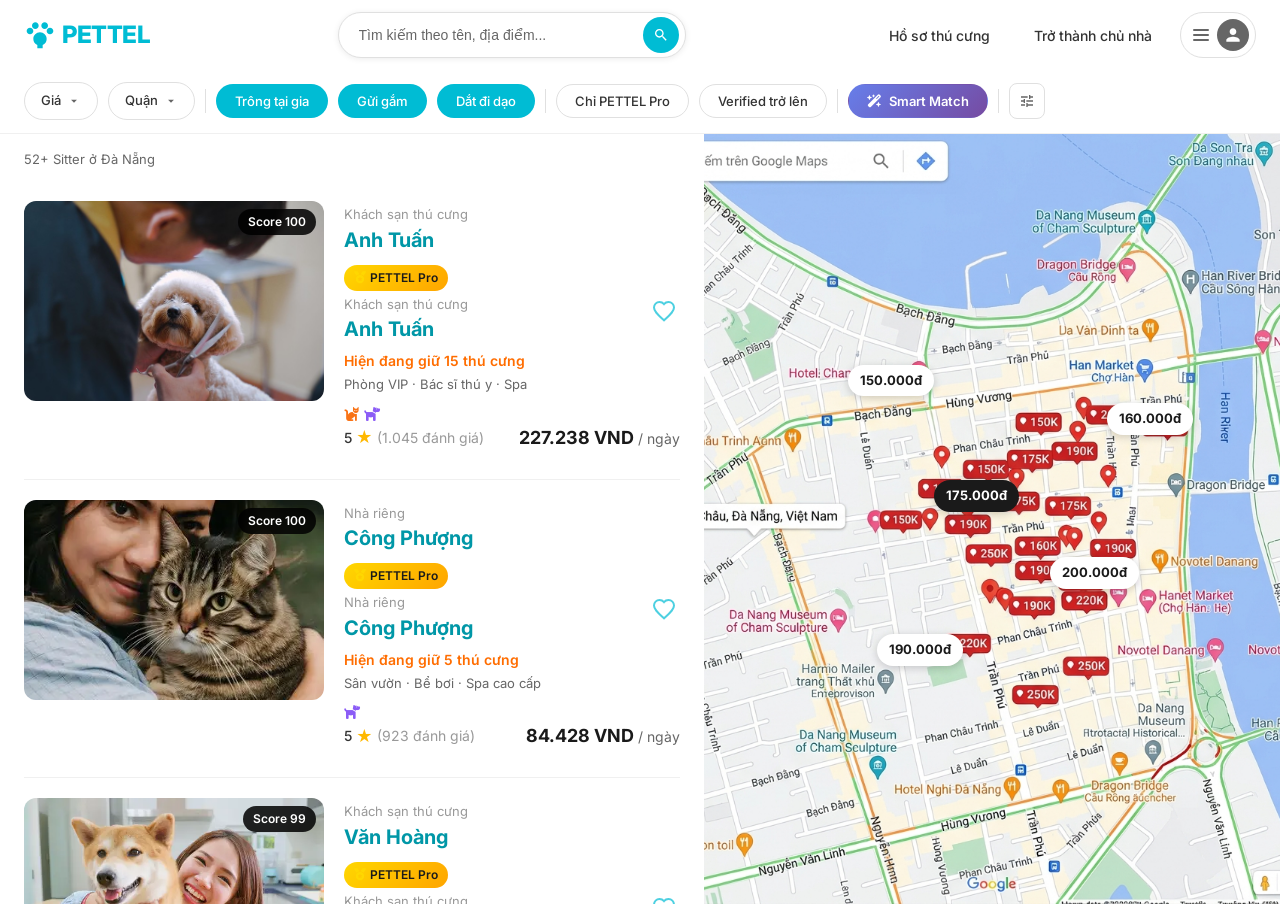
==== index.html @ 403a58d6 "first commit" ====
<!DOCTYPE html>
<html lang="vi">
<head>
  <meta charset="UTF-8">
  <meta name="viewport" content="width=device-width, initial-scale=1.0">
  <meta name="description" content="PETTEL - Nền tảng tìm kiếm dịch vụ chăm sóc thú cưng hàng đầu Việt Nam">
  <title>PETTEL - Tìm người chăm sóc thú cưng</title>
  <link href="https://cdnjs.cloudflare.com/ajax/libs/font-awesome/6.5.0/css/all.min.css" rel="stylesheet">
  <link rel="stylesheet" href="styles.css">
  <link rel="icon" href="data:image/svg+xml,<svg xmlns='http://www.w3.org/2000/svg' viewBox='0 0 100 100'><text y='.9em' font-size='90'>🐾</text></svg>">
  <script src="data.js"></script>
</head>
<body>

  <!-- ====== HEADER ====== -->
  <header class="header" id="header">
    <div class="header-top">
      <!-- Logo -->
      <a href="index.html" class="logo" id="logo">
        <span class="logo-icon">
          <svg viewBox="0 0 24 24" xmlns="http://www.w3.org/2000/svg">
            <path d="M4.5 11.5C5.88 11.5 7 10.38 7 9S5.88 6.5 4.5 6.5 2 7.62 2 9s1.12 2.5 2.5 2.5zm15 0C20.88 11.5 22 10.38 22 9s-1.12-2.5-2.5-2.5S17 7.62 17 9s1.12 2.5 2.5 2.5zm-11-4C9.88 7.5 11 6.38 11 5S9.88 2.5 8.5 2.5 6 3.62 6 5s1.12 2.5 2.5 2.5zm7 0C16.88 7.5 18 6.38 18 5s-1.12-2.5-2.5-2.5S13 3.62 13 5s1.12 2.5 2.5 2.5zM12 10c-2.76 0-5 2.24-5 5 0 2.05 1.24 3.81 3 4.58V22h4v-2.42c1.76-.77 3-2.53 3-4.58 0-2.76-2.24-5-5-5z"/>
          </svg>
        </span>
        PETTEL
      </a>

      <!-- Search Bar -->
      <div class="search-bar" id="search-bar">
        <input type="text" class="search-bar__input" id="search-input" placeholder="Tìm kiếm theo tên, địa điểm...">
        <button class="search-bar__btn" id="search-btn" aria-label="Tìm kiếm">
          <svg viewBox="0 0 24 24" xmlns="http://www.w3.org/2000/svg">
            <path d="M15.5 14h-.79l-.28-.27C15.41 12.59 16 11.11 16 9.5 16 5.91 13.09 3 9.5 3S3 5.91 3 9.5 5.91 16 9.5 16c1.61 0 3.09-.59 4.23-1.57l.27.28v.79l5 4.99L20.49 19l-4.99-5zm-6 0C7.01 14 5 11.99 5 9.5S7.01 5 9.5 5 14 7.01 14 9.5 11.99 14 9.5 14z"/>
          </svg>
        </button>
      </div>

      <!-- Right Side -->
      <div class="header-right">
        <a href="pet-profile.html" class="header-link" id="pet-profile-link">Hồ sơ thú cưng</a>
        <a href="#" class="become-host" id="become-host">Trở thành chủ nhà</a>
        <div class="user-menu" id="user-menu">
          <div class="user-menu__hamburger">
            <span></span><span></span><span></span>
          </div>
          <div class="user-menu__avatar">
            <svg viewBox="0 0 24 24" xmlns="http://www.w3.org/2000/svg">
              <path d="M12 12c2.21 0 4-1.79 4-4s-1.79-4-4-4-4 1.79-4 4 1.79 4 4 4zm0 2c-2.67 0-8 1.34-8 4v2h16v-2c0-2.66-5.33-4-8-4z" fill="white"/>
            </svg>
          </div>
        </div>
      </div>
    </div>

    <!-- Filter Bar -->
    <div class="filter-bar" id="filter-bar">
      <!-- Price Filter -->
      <div class="filter-dropdown-wrapper">
        <div class="filter-dropdown" id="filter-price-btn">
          <span id="filter-price-text">Giá</span>
          <svg viewBox="0 0 24 24"><path d="M7 10l5 5 5-5z"/></svg>
        </div>
        <div class="filter-dropdown-menu" id="filter-price-menu" style="display: none;">
          <div class="filter-dropdown-option" data-value="all">Tất cả mức giá</div>
          <div class="filter-dropdown-option" data-value="0-100">Dưới 100.000 VND</div>
          <div class="filter-dropdown-option" data-value="100-200">100.000 - 200.000 VND</div>
          <div class="filter-dropdown-option" data-value="200-300">200.000 - 300.000 VND</div>
          <div class="filter-dropdown-option" data-value="300-400">300.000 - 400.000 VND</div>
          <div class="filter-dropdown-option" data-value="400-500">400.000 - 500.000 VND</div>
          <div class="filter-dropdown-option" data-value="500+">Trên 500.000 VND</div>
        </div>
      </div>

      <!-- District Filter -->
      <div class="filter-dropdown-wrapper">
        <div class="filter-dropdown" id="filter-district-btn">
          <span id="filter-district-text">Quận</span>
          <svg viewBox="0 0 24 24"><path d="M7 10l5 5 5-5z"/></svg>
        </div>
        <div class="filter-dropdown-menu" id="filter-district-menu" style="display: none;">
          <div class="filter-dropdown-option" data-value="all">Tất cả quận</div>
          <div class="filter-dropdown-option" data-value="haichau">Hải Châu</div>
          <div class="filter-dropdown-option" data-value="camle">Cẩm Lệ</div>
          <div class="filter-dropdown-option" data-value="sontra">Sơn Trà</div>
          <div class="filter-dropdown-option" data-value="thanhkhe">Thanh Khê</div>
          <div class="filter-dropdown-option" data-value="lienchiều">Liên Chiểu</div>
          <div class="filter-dropdown-option" data-value="ngu hanh son">Ngũ Hành Sơn</div>
        </div>
      </div>

      <div class="filter-divider"></div>

      <button class="filter-pill filter-pill--active" id="filter-trongtaigia">Trông tại gia</button>
      <button class="filter-pill filter-pill--active" id="filter-guigam">Gửi gắm</button>
      <button class="filter-pill filter-pill--active" id="filter-datdidao">Dắt đi dạo</button>

      <div class="filter-divider"></div>

      <button class="filter-pill filter-pill--inactive" id="filter-pro-only">Chỉ PETTEL Pro</button>
      <button class="filter-pill filter-pill--inactive" id="filter-verified-plus">Verified trở lên</button>

      <div class="filter-divider"></div>

      <!-- Smart Match Toggle -->
      <div class="smart-match-container">
        <button class="filter-pill filter-pill--smart-match" id="smart-match-toggle">
          <i class="fa-solid fa-wand-magic-sparkles" style="margin-right: 4px;"></i> Smart Match
        </button>
        <div class="pet-selector-dropdown" id="pet-selector-dropdown" style="display: none;">
          <div class="pet-selector-header">
            <span>Chọn thú cưng</span>
          </div>
          <div class="pet-selector-list" id="pet-selector-list">
            <!-- Pet checkboxes will be loaded here -->
          </div>
          <div class="pet-selector-footer">
            <button class="pet-footer-btn pet-reset-btn" id="pet-reset-btn">Khôi phục</button>
            <button class="pet-footer-btn pet-apply-btn" id="pet-apply-btn">Áp dụng</button>
          </div>
        </div>
      </div>

      <div class="filter-divider"></div>

      <button class="filter-icon-btn" id="toggle-filters-btn" aria-label="Bộ lọc">
        <svg viewBox="0 0 24 24"><path d="M3 17v2h6v-2H3zM3 5v2h10V5H3zm10 16v-2h8v-2h-8v-2h-2v6h2zM7 9v2H3v2h4v2h2V9H7zm14 4v-2H11v2h10zm-6-4h2V7h4V5h-4V3h-2v6z"/></svg>
      </button>
    </div>

    <!-- Smart Match Banner -->
    <div class="smart-match-banner" id="smart-match-banner" style="display: none;">
      <span id="smart-match-text">Bộ lọc đang dựa trên hồ sơ của <strong id="selected-pet-name"></strong> <i class="fa-solid fa-cat"></i></span>
      <button class="smart-match-close" id="smart-match-close">×</button>
    </div>

    <!-- Advanced Filters Panel -->
    <div class="advanced-filters" id="advanced-filters">
      <div class="advanced-filters__content">
        
        <!-- Pet Type -->
        <div class="filter-group">
          <h3 class="filter-group__title">Loại thú cưng</h3>
          <div class="filter-group__options">
            <label class="filter-checkbox">
              <input type="checkbox" value="cat" data-filter="petType">
              <span class="filter-checkbox__label">Mèo</span>
            </label>
            <label class="filter-checkbox">
              <input type="checkbox" value="dog" data-filter="petType">
              <span class="filter-checkbox__label">Chó</span>
            </label>
          </div>
        </div>

        <!-- Personality -->
        <div class="filter-group">
          <h3 class="filter-group__title">Tính cách</h3>
          <div class="filter-group__options">
            <label class="filter-checkbox">
              <input type="checkbox" value="friendly" data-filter="personality">
              <span class="filter-checkbox__label">Thân thiện</span>
            </label>
            <label class="filter-checkbox">
              <input type="checkbox" value="shy" data-filter="personality">
              <span class="filter-checkbox__label">Nhút nhát</span>
            </label>
            <label class="filter-checkbox">
              <input type="checkbox" value="aggressive" data-filter="personality">
              <span class="filter-checkbox__label">Hung dữ</span>
            </label>
            <label class="filter-checkbox">
              <input type="checkbox" value="active" data-filter="personality">
              <span class="filter-checkbox__label">Năng động</span>
            </label>
          </div>
        </div>

        <!-- Special Needs -->
        <div class="filter-group">
          <h3 class="filter-group__title">Nhu cầu đặc biệt</h3>
          <div class="filter-group__options">
            <label class="filter-checkbox">
              <input type="checkbox" value="none" data-filter="specialNeeds">
              <span class="filter-checkbox__label">Không có</span>
            </label>
            <label class="filter-checkbox">
              <input type="checkbox" value="medical-care" data-filter="specialNeeds">
              <span class="filter-checkbox__label">Cần chăm sóc y tế</span>
            </label>
            <label class="filter-checkbox">
              <input type="checkbox" value="medication" data-filter="specialNeeds">
              <span class="filter-checkbox__label">Cần uống thuốc</span>
            </label>
            <label class="filter-checkbox">
              <input type="checkbox" value="senior-pet" data-filter="specialNeeds">
              <span class="filter-checkbox__label">Thú cưng lớn tuổi</span>
            </label>
          </div>
        </div>

        <!-- Experience Level -->
        <div class="filter-group">
          <h3 class="filter-group__title">Yêu cầu kinh nghiệm</h3>
          <div class="filter-group__options">
            <label class="filter-checkbox">
              <input type="checkbox" value="basic" data-filter="experienceLevel">
              <span class="filter-checkbox__label">Chăm sóc cơ bản</span>
            </label>
            <label class="filter-checkbox">
              <input type="checkbox" value="experienced-with-shy" data-filter="experienceLevel">
              <span class="filter-checkbox__label">Có kinh nghiệm với thú cưng nhút nhát</span>
            </label>
            <label class="filter-checkbox">
              <input type="checkbox" value="medical-experience" data-filter="experienceLevel">
              <span class="filter-checkbox__label">Có kinh nghiệm y tế</span>
            </label>
            <label class="filter-checkbox">
              <input type="checkbox" value="professional" data-filter="experienceLevel">
              <span class="filter-checkbox__label">Chuyên nghiệp</span>
            </label>
          </div>
        </div>

        <!-- Diet -->
        <div class="filter-group">
          <h3 class="filter-group__title">Chế độ ăn</h3>
          <div class="filter-group__options">
            <label class="filter-checkbox">
              <input type="checkbox" value="normal" data-filter="diet">
              <span class="filter-checkbox__label">Bình thường</span>
            </label>
            <label class="filter-checkbox">
              <input type="checkbox" value="strict-diet" data-filter="diet">
              <span class="filter-checkbox__label">Ăn kiêng nghiêm ngặt</span>
            </label>
            <label class="filter-checkbox">
              <input type="checkbox" value="restricted-food" data-filter="diet">
              <span class="filter-checkbox__label">Không ăn một số loại</span>
            </label>
          </div>
        </div>

        <!-- Environment -->
        <div class="filter-group">
          <h3 class="filter-group__title">Môi trường</h3>
          <div class="filter-group__options">
            <label class="filter-checkbox">
              <input type="checkbox" value="indoor-only" data-filter="environment">
              <span class="filter-checkbox__label">Chỉ ở trong nhà</span>
            </label>
            <label class="filter-checkbox">
              <input type="checkbox" value="can-go-outside" data-filter="environment">
              <span class="filter-checkbox__label">Có thể ra ngoài</span>
            </label>
          </div>
        </div>

        <!-- Availability -->
        <div class="filter-group">
          <h3 class="filter-group__title">Thời gian rảnh</h3>
          <div class="filter-group__options">
            <label class="filter-checkbox">
              <input type="checkbox" value="morning" data-filter="availability">
              <span class="filter-checkbox__label">Buổi sáng</span>
            </label>
            <label class="filter-checkbox">
              <input type="checkbox" value="afternoon" data-filter="availability">
              <span class="filter-checkbox__label">Buổi chiều</span>
            </label>
            <label class="filter-checkbox">
              <input type="checkbox" value="all-day" data-filter="availability">
              <span class="filter-checkbox__label">Cả ngày</span>
            </label>
          </div>
        </div>

        <!-- Filter Actions -->
        <div class="filter-actions">
          <button class="filter-actions__clear" id="clear-filters-btn">Xóa tất cả</button>
          <button class="filter-actions__apply" id="apply-filters-btn">Áp dụng</button>
        </div>

      </div>
    </div>
  </header>

  <!-- ====== MAIN CONTENT ====== -->
  <main class="main-layout" id="main">
    <!-- Loading Overlay -->
    <div class="loading-overlay" id="loading-overlay" style="display: none;">
      <div class="loading-spinner"></div>
      <p>Đang tải...</p>
    </div>

    <!-- Listings Panel -->
    <div class="listings-panel" id="listings-panel">
      <div class="listings-count" id="listings-count">Đang tải...</div>
      
      <!-- Dynamic Listings will be inserted here -->
      <div id="listings-container"></div>

      <!-- No Results Message -->
      <div class="no-results" id="no-results" style="display: none;">
        <svg viewBox="0 0 24 24" xmlns="http://www.w3.org/2000/svg">
          <path d="M12 2C6.48 2 2 6.48 2 12s4.48 10 10 10 10-4.48 10-10S17.52 2 12 2zm1 15h-2v-2h2v2zm0-4h-2V7h2v6z"/>
        </svg>
        <h3>Không tìm thấy kết quả</h3>
        <p>Hãy thử thay đổi bộ lọc để xem thêm sitter</p>
      </div>
    </div>

    <!-- Map Panel -->
    <div class="map-panel" id="map-panel">
      <img src="images/danang_map.png" alt="Bản đồ Đà Nẵng">
      <!-- Price Markers on Map -->
      <div class="map-marker" style="top: 30%; left: 25%;">150.000đ</div>
      <div class="map-marker map-marker--active" style="top: 45%; left: 40%;">175.000đ</div>
      <div class="map-marker" style="top: 55%; left: 60%;">200.000đ</div>
      <div class="map-marker" style="top: 35%; left: 70%;">160.000đ</div>
      <div class="map-marker" style="top: 65%; left: 30%;">190.000đ</div>
    </div>
  </main>

  <script src="script.js"></script>
</body>
</html>
---- styles.css ----
/* ============================
   PETTEL Design System
   Pet Care Service Platform
   ============================ */

@import url('https://fonts.googleapis.com/css2?family=Inter:wght@400;500;600;700;800&display=swap');

/* --- CSS Variables --- */
:root {
  --color-primary: #00BCD4;
  --color-primary-light: #4DD0E1;
  --color-primary-dark: #0097A7;
  --color-primary-bg: #E0F7FA;
  --color-orange: #FF6D00;
  --color-orange-light: #FFF3E0;
  --color-gold: #FFB800;
  --color-green: #2E7D32;
  --color-green-light: #E8F5E9;
  --color-text-dark: #1A1A1A;
  --color-text: #333333;
  --color-text-secondary: #666666;
  --color-text-light: #999999;
  --color-border: #E0E0E0;
  --color-border-light: #F0F0F0;
  --color-bg: #FFFFFF;
  --color-bg-gray: #F5F5F5;
  --color-bg-page: #FAFAFA;
  --color-heart: #4DD0E1;
  --color-shadow: rgba(0, 0, 0, 0.08);
  --color-shadow-hover: rgba(0, 0, 0, 0.15);
  --radius-sm: 8px;
  --radius-md: 12px;
  --radius-lg: 16px;
  --radius-xl: 24px;
  --radius-pill: 999px;
  --font-family: 'Inter', -apple-system, BlinkMacSystemFont, 'Segoe UI', sans-serif;
  --transition: all 0.2s ease;
}

/* --- Reset & Base --- */
*, *::before, *::after {
  margin: 0;
  padding: 0;
  box-sizing: border-box;
}

html {
  font-size: 16px;
  scroll-behavior: smooth;
}

body {
  font-family: var(--font-family);
  color: var(--color-text);
  background: var(--color-bg);
  line-height: 1.5;
  -webkit-font-smoothing: antialiased;
  -moz-osx-font-smoothing: grayscale;
}

a {
  text-decoration: none;
  color: inherit;
}

img {
  display: block;
  max-width: 100%;
}

button {
  font-family: inherit;
  cursor: pointer;
  border: none;
  background: none;
}

/* ============================
   HEADER / NAVIGATION
   ============================ */
.header {
  position: sticky;
  top: 0;
  z-index: 100;
  background: var(--color-bg);
  border-bottom: 1px solid var(--color-border-light);
}

.header-top {
  display: flex;
  align-items: center;
  justify-content: space-between;
  padding: 12px 24px;
  max-width: 1440px;
  margin: 0 auto;
}

/* Logo */
.logo {
  display: flex;
  align-items: center;
  gap: 6px;
  font-size: 24px;
  font-weight: 800;
  color: var(--color-primary);
  letter-spacing: -0.5px;
}

.logo-icon {
  width: 32px;
  height: 32px;
}

.logo-icon svg {
  width: 100%;
  height: 100%;
  fill: var(--color-primary);
}

/* Search Bar */
.search-bar {
  display: flex;
  align-items: center;
  border: 1px solid var(--color-border);
  border-radius: var(--radius-pill);
  padding: 0;
  background: var(--color-bg);
  box-shadow: 0 1px 6px var(--color-shadow);
  overflow: hidden;
  transition: var(--transition);
}

.search-bar:hover {
  box-shadow: 0 2px 12px var(--color-shadow-hover);
}

.search-bar__item {
  padding: 10px 20px;
  font-size: 14px;
  font-weight: 500;
  color: var(--color-text);
  white-space: nowrap;
  position: relative;
  cursor: pointer;
  transition: var(--transition);
}

.search-bar__item:hover {
  background: var(--color-bg-gray);
}

.search-bar__item:not(:last-child)::after {
  content: '';
  position: absolute;
  right: 0;
  top: 50%;
  transform: translateY(-50%);
  width: 1px;
  height: 24px;
  background: var(--color-border);
}

.search-bar__item--location {
  font-weight: 600;
}

.search-bar__input {
  flex: 1;
  padding: 10px 20px;
  font-size: 14px;
  font-weight: 500;
  color: var(--color-text);
  border: none;
  outline: none;
  background: transparent;
  min-width: 300px;
}

.search-bar__input::placeholder {
  color: var(--color-text-secondary);
}

.search-bar__btn {
  width: 36px;
  height: 36px;
  border-radius: 50%;
  background: var(--color-primary);
  display: flex;
  align-items: center;
  justify-content: center;
  margin: 4px 6px 4px 4px;
  flex-shrink: 0;
  transition: var(--transition);
}

.search-bar__btn:hover {
  background: var(--color-primary-dark);
  transform: scale(1.05);
}

.search-bar__btn svg {
  width: 16px;
  height: 16px;
  fill: white;
}

/* Header right */
.header-right {
  display: flex;
  align-items: center;
  gap: 16px;
}

.become-host {
  font-size: 14px;
  font-weight: 500;
  color: var(--color-text);
  padding: 8px 12px;
  border-radius: var(--radius-pill);
  transition: var(--transition);
}

.become-host:hover {
  background: var(--color-bg-gray);
}

.user-menu {
  display: flex;
  align-items: center;
  gap: 8px;
  padding: 6px 6px 6px 12px;
  border: 1px solid var(--color-border);
  border-radius: var(--radius-pill);
  cursor: pointer;
  transition: var(--transition);
}

.user-menu:hover {
  box-shadow: 0 2px 8px var(--color-shadow);
}

.user-menu__hamburger {
  display: flex;
  flex-direction: column;
  gap: 3px;
}

.user-menu__hamburger span {
  display: block;
  width: 16px;
  height: 2px;
  background: var(--color-text-secondary);
  border-radius: 1px;
}

.user-menu__avatar {
  width: 32px;
  height: 32px;
  border-radius: 50%;
  background: var(--color-text-secondary);
  display: flex;
  align-items: center;
  justify-content: center;
  overflow: hidden;
}

.user-menu__avatar svg {
  width: 20px;
  height: 20px;
  fill: white;
}

/* ============================
   FILTER BAR
   ============================ */
.filter-bar {
  display: flex;
  align-items: center;
  gap: 10px;
  padding: 12px 24px;
  max-width: 1440px;
  margin: 0 auto;
  overflow-x: auto;
  overflow-y: visible;
  scrollbar-width: none;
  position: relative;
  z-index: 10000;
}

.filter-bar::-webkit-scrollbar {
  display: none;
}

.filter-dropdown {
  display: flex;
  align-items: center;
  gap: 6px;
  padding: 8px 16px;
  border: 1px solid var(--color-border);
  border-radius: var(--radius-pill);
  font-size: 13px;
  font-weight: 500;
  color: var(--color-text);
  white-space: nowrap;
  cursor: pointer;
  transition: var(--transition);
  background: var(--color-bg);
}

.filter-dropdown:hover {
  border-color: var(--color-text);
}

.filter-dropdown svg {
  width: 14px;
  height: 14px;
  fill: var(--color-text-secondary);
}

.filter-dropdown-wrapper {
  position: relative;
}

.filter-dropdown-menu {
  position: fixed;
  margin-top: 8px;
  background: white;
  border: 1px solid var(--color-border);
  border-radius: var(--radius-lg);
  box-shadow: 0 4px 12px rgba(0, 0, 0, 0.15);
  min-width: 220px;
  z-index: 100000;
  overflow: hidden;
}

.filter-dropdown-option {
  padding: 10px 16px;
  font-size: 14px;
  color: var(--color-text);
  cursor: pointer;
  transition: var(--transition);
}

.filter-dropdown-option:hover {
  background: var(--color-bg-gray);
}

.filter-date-wrapper {
  display: flex;
  align-items: center;
  gap: 8px;
  padding: 6px 14px;
  border: 1px solid var(--color-border);
  border-radius: var(--radius-pill);
  font-size: 13px;
  background: var(--color-bg);
  white-space: nowrap;
}

.filter-date-label {
  font-weight: 500;
  color: var(--color-text);
  min-width: 65px;
}

.filter-date-input {
  border: none;
  outline: none;
  font-size: 13px;
  font-weight: 500;
  color: var(--color-text);
  background: transparent;
  cursor: pointer;
  min-width: 90px;
}

.filter-pill {
  padding: 8px 18px;
  border-radius: var(--radius-pill);
  font-size: 13px;
  font-weight: 500;
  white-space: nowrap;
  cursor: pointer;
  transition: var(--transition);
  border: 1px solid transparent;
}

.filter-pill--active {
  background: var(--color-primary);
  color: white;
}

.filter-pill--active:hover {
  background: var(--color-primary-dark);
}

.filter-pill--inactive {
  background: var(--color-bg);
  color: var(--color-text);
  border-color: var(--color-border);
}

.filter-pill--inactive:hover {
  border-color: var(--color-text);
  background: var(--color-bg-gray);
}

.filter-divider {
  width: 1px;
  height: 24px;
  background: var(--color-border);
  flex-shrink: 0;
}

.filter-icon-btn {
  width: 36px;
  height: 36px;
  border: 1px solid var(--color-border);
  border-radius: var(--radius-sm);
  display: flex;
  align-items: center;
  justify-content: center;
  cursor: pointer;
  flex-shrink: 0;
  transition: var(--transition);
}

.filter-icon-btn:hover {
  border-color: var(--color-text);
}

.filter-icon-btn svg {
  width: 16px;
  height: 16px;
  fill: var(--color-text-secondary);
}

/* ============================
   ADVANCED FILTERS PANEL
   ============================ */
.advanced-filters {
  max-height: 0;
  overflow: hidden;
  transition: max-height 0.3s ease-in-out;
  background: var(--color-bg);
  border-bottom: 1px solid transparent;
}

.advanced-filters.open {
  max-height: 600px;
  border-bottom-color: var(--color-border-light);
}

.advanced-filters__content {
  max-width: 1440px;
  margin: 0 auto;
  padding: 24px;
  display: grid;
  grid-template-columns: repeat(auto-fit, minmax(200px, 1fr));
  gap: 24px 32px;
}

.filter-group__title {
  font-size: 14px;
  font-weight: 600;
  color: var(--color-text-dark);
  margin-bottom: 12px;
}

.filter-group__options {
  display: flex;
  flex-direction: column;
  gap: 10px;
}

.filter-checkbox {
  display: grid;
  grid-template-columns: 18px auto;
  gap: 10px;
  align-items: flex-start;
  cursor: pointer;
  user-select: none;
}

.filter-checkbox input[type="checkbox"] {
  width: 18px;
  height: 18px;
  margin-top: 2px;
  cursor: pointer;
  accent-color: var(--color-primary);
}

.filter-checkbox__label {
  font-size: 14px;
  color: var(--color-text);
  line-height: 1.5;
}

.filter-checkbox:hover .filter-checkbox__label {
  color: var(--color-text-dark);
}

.filter-actions {
  grid-column: 1 / -1;
  display: flex;
  justify-content: flex-end;
  gap: 12px;
  padding-top: 16px;
  border-top: 1px solid var(--color-border-light);
}

.filter-actions__clear,
.filter-actions__apply {
  padding: 10px 24px;
  border-radius: var(--radius-sm);
  font-size: 14px;
  font-weight: 600;
  cursor: pointer;
  transition: var(--transition);
}

.filter-actions__clear {
  background: transparent;
  color: var(--color-text);
  border: 1px solid var(--color-border);
}

.filter-actions__clear:hover {
  background: var(--color-bg-gray);
}

.filter-actions__apply {
  background: var(--color-primary);
  color: white;
  border: none;
}

.filter-actions__apply:hover {
  background: var(--color-primary-dark);
}

/* ============================
   LOADING & NO RESULTS
   ============================ */
.loading-overlay {
  position: fixed;
  top: 130px;
  left: 0;
  right: 0;
  bottom: 0;
  background: rgba(255, 255, 255, 0.9);
  display: flex;
  flex-direction: column;
  align-items: center;
  justify-content: center;
  z-index: 50;
  gap: 16px;
}

.loading-spinner {
  width: 40px;
  height: 40px;
  border: 4px solid var(--color-border-light);
  border-top-color: var(--color-primary);
  border-radius: 50%;
  animation: spin 0.8s linear infinite;
}

@keyframes spin {
  to {
    transform: rotate(360deg);
  }
}

.loading-overlay p {
  font-size: 14px;
  color: var(--color-text-secondary);
}

.no-results {
  display: flex;
  flex-direction: column;
  align-items: center;
  justify-content: center;
  padding: 60px 20px;
  text-align: center;
}

.no-results svg {
  width: 64px;
  height: 64px;
  fill: var(--color-text-light);
  margin-bottom: 16px;
}

.no-results h3 {
  font-size: 18px;
  font-weight: 600;
  color: var(--color-text-dark);
  margin-bottom: 8px;
}

.no-results p {
  font-size: 14px;
  color: var(--color-text-secondary);
}


/* ============================
   MAIN LAYOUT (Split View)
   ============================ */
.main-layout {
  display: flex;
  height: calc(100vh - 130px);
  max-width: 1440px;
  margin: 0 auto;
}

.listings-panel {
  flex: 0 0 55%;
  overflow-y: auto;
  padding: 0 24px 24px;
  scrollbar-width: thin;
  scrollbar-color: var(--color-border) transparent;
}

.listings-panel::-webkit-scrollbar {
  width: 6px;
}

.listings-panel::-webkit-scrollbar-track {
  background: transparent;
}

.listings-panel::-webkit-scrollbar-thumb {
  background: var(--color-border);
  border-radius: 3px;
}

.map-panel {
  flex: 0 0 45%;
  position: relative;
  background: var(--color-bg-gray);
  overflow: hidden;
}

.map-panel img {
  width: 100%;
  height: 100%;
  object-fit: cover;
}

/* --- Listings Count --- */
.listings-count {
  font-size: 13px;
  color: var(--color-text-secondary);
  padding: 16px 0 12px;
}

/* ============================
   LISTING CARDS
   ============================ */
.listing-card {
  display: flex;
  gap: 20px;
  padding: 20px 0;
  border-bottom: 1px solid var(--color-border-light);
  cursor: pointer;
  transition: var(--transition);
  text-decoration: none;
  color: inherit;
}

.listing-card:hover {
  opacity: 0.92;
}

.listing-card__image {
  width: 300px;
  height: 200px;
  border-radius: var(--radius-md);
  overflow: hidden;
  flex-shrink: 0;
  position: relative;
}

.listing-card__image img {
  width: 100%;
  height: 100%;
  object-fit: cover;
  transition: transform 0.3s ease;
}

.listing-card:hover .listing-card__image img {
  transform: scale(1.03);
}

.listing-card__content {
  flex: 1;
  display: flex;
  flex-direction: column;
  justify-content: space-between;
  padding: 4px 0;
  position: relative;
}

.listing-card__type {
  font-size: 13px;
  color: var(--color-text-light);
  margin-bottom: 2px;
}

.listing-card__name {
  font-size: 20px;
  font-weight: 700;
  color: var(--color-primary-dark);
  margin-bottom: 8px;
  line-height: 1.3;
}

.listing-card__status {
  font-size: 14px;
  font-weight: 600;
  color: var(--color-orange);
  margin-bottom: 4px;
}

.listing-card__amenities {
  font-size: 13px;
  color: var(--color-text-secondary);
  margin-bottom: 8px;
}

.listing-card__bottom {
  display: flex;
  align-items: center;
  justify-content: space-between;
  margin-top: auto;
}

.listing-card__rating {
  display: flex;
  align-items: center;
  gap: 4px;
  font-size: 14px;
  font-weight: 500;
}

.listing-card__rating .star {
  color: var(--color-gold);
  font-size: 16px;
}

.listing-card__rating .count {
  color: var(--color-text-light);
  font-weight: 400;
}

.listing-card__price {
  font-size: 18px;
  font-weight: 700;
  color: var(--color-text-dark);
}

.listing-card__price span {
  font-size: 14px;
  font-weight: 400;
  color: var(--color-text-secondary);
}

.listing-card__favorite {
  position: absolute;
  top: 4px;
  right: 0;
  width: 32px;
  height: 32px;
  display: flex;
  align-items: center;
  justify-content: center;
  cursor: pointer;
  transition: var(--transition);
}

.listing-card__favorite:hover {
  transform: scale(1.2);
}

.listing-card__favorite svg {
  width: 24px;
  height: 24px;
  stroke: var(--color-heart);
  fill: none;
  stroke-width: 2;
}

.listing-card__favorite.active svg {
  fill: var(--color-heart);
  stroke: var(--color-heart);
}

/* ============================
   DETAIL PAGE
   ============================ */
.detail-page {
  max-width: 1080px;
  margin: 0 auto;
  padding: 0 24px 100px;
}

/* Detail 2-column layout */
.detail-body {
  display: flex;
  gap: 48px;
  align-items: flex-start;
}

.detail-content {
  flex: 1;
  min-width: 0;
}

/* ============================
   BOOKING WIDGET (Sidebar)
   ============================ */
.booking-widget {
  width: 340px;
  flex-shrink: 0;
  position: sticky;
  top: 80px;
  max-height: calc(100vh - 100px);
  overflow-y: auto;
  background: var(--color-bg);
  border: 1px solid var(--color-border);
  border-radius: var(--radius-md);
  padding: 24px;
  box-shadow: 0 4px 16px var(--color-shadow);
  scroll-behavior: smooth;
}

/* Custom scrollbar for booking widget */
.booking-widget::-webkit-scrollbar {
  width: 0px;
  display: none;
}

.booking-widget::-webkit-scrollbar-track {
  background: transparent;
}

.booking-widget::-webkit-scrollbar-thumb {
  background: transparent;
}

.booking-widget::-webkit-scrollbar-thumb:hover {
  background: transparent;
}

/* Hide scrollbar for Firefox */
.booking-widget {
  scrollbar-width: none;
  -ms-overflow-style: none;
}

.booking-widget__header {
  display: flex;
  align-items: baseline;
  justify-content: space-between;
  margin-bottom: 20px;
}

.booking-widget__price {
  font-size: 22px;
  font-weight: 700;
  color: var(--color-text-dark);
}

.booking-widget__price span {
  font-size: 15px;
  font-weight: 400;
  color: var(--color-text-secondary);
}

.booking-widget__rating {
  display: flex;
  flex-direction: column;
  align-items: flex-end;
  gap: 2px;
}

.booking-widget__rating-top {
  display: flex;
  align-items: center;
  gap: 4px;
  font-size: 14px;
  font-weight: 500;
}

.booking-widget__rating-top .star {
  color: var(--color-gold);
}

.booking-widget__rating-count {
  font-size: 12px;
  color: var(--color-text-light);
}

/* Date Inputs */
.booking-widget__dates {
  display: grid;
  grid-template-columns: 1fr 1fr;
  border: 1px solid var(--color-border);
  border-radius: var(--radius-sm);
  overflow: hidden;
  margin-bottom: 12px;
}

.booking-widget__date-field {
  padding: 10px 12px;
  display: flex;
  flex-direction: column;
}

.booking-widget__date-field:first-child {
  border-right: 1px solid var(--color-border);
}

.booking-widget__date-field label {
  font-size: 10px;
  font-weight: 700;
  text-transform: uppercase;
  letter-spacing: 0.5px;
  color: var(--color-text-dark);
  margin-bottom: 2px;
}

.booking-widget__date-field span {
  font-size: 14px;
  color: var(--color-text);
}

/* Pet field */
.booking-widget__pet-field {
  border: 1px solid var(--color-border);
  border-radius: var(--radius-sm);
  padding: 10px 12px;
  margin-bottom: 16px;
  display: flex;
  flex-direction: column;
}

.booking-widget__pet-field label {
  font-size: 10px;
  font-weight: 700;
  text-transform: uppercase;
  letter-spacing: 0.5px;
  color: var(--color-text-dark);
  margin-bottom: 2px;
}

.booking-widget__pet-field span {
  font-size: 14px;
  color: var(--color-text);
}

/* CTA Button */
.booking-widget__cta {
  width: 100%;
  padding: 14px;
  background: linear-gradient(135deg, #00BCD4, #0097A7);
  color: white;
  font-size: 16px;
  font-weight: 700;
  border: none;
  border-radius: var(--radius-sm);
  cursor: pointer;
  transition: var(--transition);
  letter-spacing: 0.5px;
  margin-bottom: 12px;
}

.booking-widget__cta:hover {
  background: linear-gradient(135deg, #0097A7, #00838F);
  transform: translateY(-1px);
  box-shadow: 0 4px 12px rgba(0, 188, 212, 0.35);
}

.booking-widget__cta:active {
  transform: translateY(0);
}

/* Payment note */
.booking-widget__note {
  text-align: center;
  font-size: 13px;
  color: var(--color-text-secondary);
  margin-bottom: 20px;
}

/* Price Breakdown */
.booking-widget__breakdown {
  display: flex;
  flex-direction: column;
  gap: 12px;
  padding-bottom: 16px;
  border-bottom: 1px solid var(--color-border-light);
  margin-bottom: 16px;
}

.booking-widget__line {
  display: flex;
  justify-content: space-between;
  align-items: center;
  font-size: 14px;
  color: var(--color-text);
}

.booking-widget__line span:first-child {
  text-decoration: underline;
  cursor: pointer;
}

/* Total */
.booking-widget__total {
  display: flex;
  justify-content: space-between;
  align-items: center;
  font-size: 16px;
  font-weight: 700;
  color: var(--color-text-dark);
  margin-bottom: 20px;
}

/* Report link */
.booking-widget__report {
  display: flex;
  align-items: center;
  justify-content: center;
  gap: 6px;
  font-size: 13px;
  color: var(--color-text-secondary);
  cursor: pointer;
  transition: var(--transition);
}

.booking-widget__report:hover {
  color: var(--color-text);
  text-decoration: underline;
}

.booking-widget__report svg {
  width: 14px;
  height: 14px;
  fill: currentColor;
}

/* Detail Header */
.detail-header {
  display: flex;
  align-items: center;
  justify-content: space-between;
  padding: 16px 24px;
  max-width: 1080px;
  margin: 0 auto;
  position: sticky;
  top: 0;
  background: var(--color-bg);
  z-index: 100;
}

.detail-header__back {
  width: 36px;
  height: 36px;
  border-radius: 50%;
  display: flex;
  align-items: center;
  justify-content: center;
  transition: var(--transition);
}

.detail-header__back:hover {
  background: var(--color-bg-gray);
}

.detail-header__back svg {
  width: 20px;
  height: 20px;
  fill: var(--color-text);
}

.detail-header__actions {
  display: flex;
  gap: 12px;
}

.detail-header__action-btn {
  display: flex;
  align-items: center;
  gap: 6px;
  font-size: 13px;
  font-weight: 500;
  color: var(--color-text);
  padding: 6px 10px;
  border-radius: var(--radius-sm);
  transition: var(--transition);
}

.detail-header__action-btn:hover {
  background: var(--color-bg-gray);
}

.detail-header__action-btn svg {
  width: 18px;
  height: 18px;
}

/* Hero Images */
.detail-hero {
  border-radius: var(--radius-lg);
  overflow: hidden;
  margin-bottom: 24px;
  max-height: 420px;
}

.detail-hero img {
  width: 100%;
  height: 420px;
  object-fit: cover;
}

/* Title Section */
.detail-title {
  margin-bottom: 20px;
  padding-bottom: 20px;
  border-bottom: 1px solid var(--color-border-light);
}

.detail-title h1 {
  font-size: 28px;
  font-weight: 700;
  color: var(--color-text-dark);
  margin-bottom: 8px;
}

.detail-title__meta {
  display: flex;
  align-items: center;
  gap: 8px;
  font-size: 14px;
  color: var(--color-text-secondary);
  flex-wrap: wrap;
}

.detail-title__meta .star {
  color: var(--color-gold);
}

.detail-title__meta a {
  text-decoration: underline;
  font-weight: 500;
}

.detail-title__meta .dot {
  color: var(--color-text-light);
}

.detail-title__subtitle {
  display: flex;
  align-items: center;
  gap: 6px;
  margin-top: 8px;
  font-size: 14px;
  color: var(--color-text-secondary);
}

.detail-title__subtitle .badge {
  font-size: 16px;
}

/* Description */
.detail-description {
  margin-bottom: 24px;
  padding-bottom: 24px;
  border-bottom: 1px solid var(--color-border-light);
}

.detail-description p {
  font-size: 15px;
  line-height: 1.7;
  color: var(--color-text);
}

/* Amenities */
.detail-amenities {
  margin-bottom: 24px;
  padding-bottom: 24px;
  border-bottom: 1px solid var(--color-border-light);
}

.detail-amenities h2,
.detail-reviews h2,
.detail-location h2,
.detail-suggestions h2 {
  font-size: 22px;
  font-weight: 700;
  margin-bottom: 16px;
  color: var(--color-text-dark);
}

.amenities-grid {
  display: grid;
  grid-template-columns: repeat(2, 1fr);
  gap: 12px 24px;
}

.amenity-item {
  display: flex;
  align-items: center;
  gap: 12px;
  padding: 10px 0;
  font-size: 14px;
  color: var(--color-text);
}

.amenity-item .icon {
  width: 28px;
  height: 28px;
  display: flex;
  align-items: center;
  justify-content: center;
  font-size: 20px;
  flex-shrink: 0;
}

/* ============================
   REVIEWS
   ============================ */
.detail-reviews {
  margin-bottom: 24px;
  padding-bottom: 24px;
  border-bottom: 1px solid var(--color-border-light);
}

.reviews-summary {
  display: flex;
  align-items: center;
  gap: 8px;
  margin-bottom: 20px;
  font-size: 15px;
}

.reviews-summary .star {
  color: var(--color-gold);
  font-size: 18px;
}

.reviews-summary .score {
  font-weight: 700;
  font-size: 18px;
}

.review-card {
  padding: 16px 0;
  border-bottom: 1px solid var(--color-border-light);
}

.review-card:last-child {
  border-bottom: none;
}

.review-card__header {
  display: flex;
  align-items: center;
  gap: 12px;
  margin-bottom: 12px;
}

.review-card__avatar {
  width: 44px;
  height: 44px;
  border-radius: 50%;
  overflow: hidden;
  background: var(--color-bg-gray);
  flex-shrink: 0;
}

.review-card__avatar img {
  width: 100%;
  height: 100%;
  object-fit: cover;
}

.review-card__info .name {
  font-size: 15px;
  font-weight: 600;
  color: var(--color-text-dark);
}

.review-card__info .date {
  font-size: 13px;
  color: var(--color-text-light);
}

.review-card__content {
  font-size: 14px;
  line-height: 1.6;
  color: var(--color-text);
}

.review-card__show-more {
  font-size: 14px;
  font-weight: 600;
  color: var(--color-text-dark);
  display: inline-flex;
  align-items: center;
  gap: 4px;
  margin-top: 8px;
  cursor: pointer;
}

.review-card__show-more:hover {
  text-decoration: underline;
}

.btn-all-reviews {
  display: inline-block;
  padding: 12px 24px;
  border: 1px solid var(--color-text-dark);
  border-radius: var(--radius-sm);
  font-size: 14px;
  font-weight: 600;
  color: var(--color-text-dark);
  margin-top: 16px;
  cursor: pointer;
  transition: var(--transition);
}

.btn-all-reviews:hover {
  background: var(--color-bg-gray);
}

/* ============================
   LOCATION
   ============================ */
.detail-location {
  margin-bottom: 24px;
  padding-bottom: 24px;
  border-bottom: 1px solid var(--color-border-light);
}

.location-map {
  border-radius: var(--radius-md);
  overflow: hidden;
  margin-bottom: 12px;
  height: 300px;
  background: var(--color-bg-gray);
}

.location-map img {
  width: 100%;
  height: 100%;
  object-fit: cover;
}

.location-address {
  font-size: 14px;
  color: var(--color-text);
  margin-bottom: 4px;
  font-weight: 500;
}

.location-show-more {
  font-size: 14px;
  font-weight: 600;
  color: var(--color-text-dark);
  display: inline-flex;
  align-items: center;
  gap: 4px;
  cursor: pointer;
}

.location-show-more:hover {
  text-decoration: underline;
}

/* ============================
   SUGGESTIONS
   ============================ */
.detail-suggestions {
  margin-bottom: 24px;
}

.suggestions-grid {
  display: grid;
  grid-template-columns: repeat(2, 1fr);
  gap: 16px;
}

.suggestion-card {
  display: flex;
  flex-direction: column;
  gap: 8px;
  text-decoration: none;
  color: inherit;
  transition: var(--transition);
}

.suggestion-card:hover {
  opacity: 0.85;
}

.suggestion-card__image {
  width: 100%;
  height: 160px;
  border-radius: var(--radius-md);
  overflow: hidden;
}

.suggestion-card__image img {
  width: 100%;
  height: 100%;
  object-fit: cover;
}

.suggestion-card__name {
  font-size: 14px;
  font-weight: 600;
  color: var(--color-text-dark);
}

.suggestion-card__price {
  font-size: 13px;
  color: var(--color-text-secondary);
}

/* ============================
   BOTTOM NAVIGATION (Detail)
   ============================ */
.bottom-nav {
  position: fixed;
  bottom: 0;
  left: 0;
  right: 0;
  background: var(--color-bg);
  border-top: 1px solid var(--color-border-light);
  display: flex;
  align-items: center;
  justify-content: center;
  gap: 48px;
  padding: 10px 0 14px;
  z-index: 100;
}

.bottom-nav__item {
  display: flex;
  flex-direction: column;
  align-items: center;
  gap: 4px;
  font-size: 11px;
  font-weight: 500;
  color: var(--color-text-light);
  cursor: pointer;
  transition: var(--transition);
  text-decoration: none;
}

.bottom-nav__item--active {
  color: var(--color-primary);
}

.bottom-nav__item:hover {
  color: var(--color-primary);
}

.bottom-nav__item svg {
  width: 22px;
  height: 22px;
}

/* ============================
   MAP PRICE MARKERS (overlay)
   ============================ */
.map-marker {
  position: absolute;
  background: var(--color-bg);
  padding: 6px 12px;
  border-radius: var(--radius-pill);
  font-size: 13px;
  font-weight: 700;
  color: var(--color-text-dark);
  box-shadow: 0 2px 8px rgba(0,0,0,0.18);
  white-space: nowrap;
  cursor: pointer;
  transition: var(--transition);
  z-index: 10;
}

.map-marker:hover {
  transform: scale(1.08);
  z-index: 20;
}

.map-marker--active {
  background: var(--color-text-dark);
  color: white;
}

/* ============================
   RESPONSIVE
   ============================ */
@media (max-width: 1024px) {
  .main-layout {
    flex-direction: column;
    height: auto;
  }

  .listings-panel {
    flex: 1;
  }

  .map-panel {
    height: 300px;
    flex: none;
    order: -1;
  }

  .listing-card__image {
    width: 220px;
    height: 160px;
  }

  .detail-body {
    flex-direction: column;
  }

  .booking-widget {
    width: 100%;
    position: static;
    order: -1;
    margin-bottom: 24px;
  }
}

@media (max-width: 768px) {
  .header-top {
    padding: 10px 16px;
  }

  .search-bar {
    display: none;
  }

  .become-host {
    display: none;
  }

  .filter-bar {
    padding: 10px 16px;
  }

  .listings-panel {
    padding: 0 16px 16px;
  }

  .listing-card {
    flex-direction: column;
    gap: 12px;
  }

  .listing-card__image {
    width: 100%;
    height: 200px;
  }

  .amenities-grid {
    grid-template-columns: 1fr;
  }

  .suggestions-grid {
    grid-template-columns: 1fr;
  }

  .detail-page {
    padding: 0 16px 100px;
  }

  .booking-widget {
    padding: 16px;
  }

  .booking-widget__header {
    flex-wrap: wrap;
    gap: 8px;
  }
}

/* ============================
   SCROLLBAR
   ============================ */
::-webkit-scrollbar {
  width: 6px;
}

::-webkit-scrollbar-track {
  background: transparent;
}

::-webkit-scrollbar-thumb {
  background: var(--color-border);
  border-radius: 3px;
}

::-webkit-scrollbar-thumb:hover {
  background: var(--color-text-light);
}

/* ============================
   ANIMATIONS
   ============================ */
@keyframes fadeIn {
  from { opacity: 0; transform: translateY(8px); }
  to { opacity: 1; transform: translateY(0); }
}

.listing-card {
  animation: fadeIn 0.4s ease forwards;
}

.listing-card:nth-child(2) { animation-delay: 0.1s; }
.listing-card:nth-child(3) { animation-delay: 0.2s; }
.listing-card:nth-child(4) { animation-delay: 0.3s; }

/* ============================
   TRUST BADGES
   ============================ */
.trust-badge {
  display: inline-flex;
  align-items: center;
  gap: 4px;
  padding: 4px 10px;
  border-radius: var(--radius-pill);
  font-size: 12px;
  font-weight: 600;
  margin-top: 4px;
}

.trust-badge--pro {
  background: linear-gradient(135deg, #FFD700, #FFA500);
  color: #1A1A1A;
}

.trust-badge--verified {
  background: linear-gradient(135deg, #C0C0C0, #A8A8A8);
  color: #1A1A1A;
}

.trust-badge--new {
  background: linear-gradient(135deg, #CD7F32, #B8860B);
  color: white;
}

.badge-icon {
  font-size: 14px;
}

/* ============================
   CONFIDENCE SCORE PILL
   ============================ */
.confidence-score-pill {
  position: absolute;
  top: 8px;
  right: 8px;
  background: rgba(0, 0, 0, 0.85);
  color: white;
  padding: 4px 10px;
  border-radius: var(--radius-pill);
  font-size: 12px;
  font-weight: 600;
  backdrop-filter: blur(4px);
}

/* Confidence Score Section in Booking Widget */
.confidence-score-section {
  padding: 16px 0;
  border-top: 1px solid var(--color-border-light);
  border-bottom: 1px solid var(--color-border-light);
  margin: 16px 0;
}

.confidence-score-title {
  font-size: 14px;
  font-weight: 600;
  color: var(--color-text-secondary);
  margin-bottom: 8px;
}

.confidence-score-value {
  font-size: 32px;
  font-weight: 700;
  color: var(--color-primary);
  margin-bottom: 12px;
}

.confidence-score-value span {
  font-size: 18px;
  color: var(--color-text-light);
}

.confidence-breakdown {
  display: flex;
  flex-direction: column;
  gap: 6px;
}

.breakdown-item {
  font-size: 13px;
  color: var(--color-text);
}

/* ============================
   TRUST & VERIFICATION SECTION
   ============================ */
.detail-trust {
  padding: 32px 0;
  border-top: 1px solid var(--color-border-light);
}

.detail-trust h2 {
  font-size: 22px;
  font-weight: 700;
  margin-bottom: 20px;
}

.trust-verification-grid {
  display: grid;
  grid-template-columns: repeat(auto-fit, minmax(200px, 1fr));
  gap: 16px;
  margin-bottom: 16px;
}

.trust-item {
  display: flex;
  align-items: center;
  gap: 10px;
  padding: 12px;
  border: 1px solid var(--color-border);
  border-radius: var(--radius-md);
  font-size:  14px;
  font-weight: 500;
  color: var(--color-text-secondary);
}

.trust-item.verified {
  color: var(--color-text);
  border-color: var(--color-green);
  background: var(--color-green-light);
}

.trust-icon {
  font-size: 18px;
}

.verified-reviews-count {
  font-size: 14px;
  color: var(--color-text-secondary);
  margin-top: 12px;
}

.verified-reviews-count strong {
  color: var(--color-text);
  font-weight: 600;
}

.verified-review-tag {
  display: inline-block;
  font-size: 12px;
  color: var(--color-green);
  font-weight: 500;
  margin-left: 8px;
}

/* ============================
   ESCROW PAYMENT BOX
   ============================ */
.escrow-payment-box {
  display: flex;
  gap: 12px;
  padding: 16px;
  background: var(--color-green-light);
  border: 1px solid #C8E6C9;
  border-radius: var(--radius-md);
  margin: 16px 0;
}

.escrow-icon {
  font-size: 24px;
  flex-shrink: 0;
}

.escrow-content {
  flex: 1;
}

.escrow-title {
  font-size: 14px;
  font-weight: 700;
  color: var(--color-green);
  margin-bottom: 4px;
}

.escrow-details {
  font-size: 12px;
  line-height: 1.6;
  color: var(--color-text);
}

/* ============================
   CARE INSTRUCTIONS
   ============================ */
.care-instructions {
  margin: 16px 0;
}

.care-instructions label {
  display: block;
  font-size: 14px;
  font-weight: 600;
  margin-bottom: 8px;
}

.care-instructions textarea {
  width: 100%;
  padding: 12px;
  border: 1px solid var(--color-border);
  border-radius: var(--radius-md);
  font-family: inherit;
  font-size: 14px;
  resize: vertical;
  transition: var(--transition);
}

.care-instructions textarea:focus {
  outline: none;
  border-color: var(--color-primary);
}

.care-instructions-note {
  font-size: 12px;
  color: var(--color-text-secondary);
  margin-top: 6px;
  font-style: italic;
}

/* ============================
   BOOKING WIDGET - CHAT BUTTON
   ============================ */
.booking-widget__chat-btn {
  width: 100%;
  padding: 12px;
  background: white;
  color: var(--color-primary);
  border: 2px solid var(--color-primary);
  border-radius: var(--radius-md);
  font-size: 16px;
  font-weight: 600;
  cursor: pointer;
  transition: var(--transition);
  margin-top: 12px;
}

.booking-widget__chat-btn:hover {
  background: var(--color-primary-bg);
  transform: translateY(-2px);
}

/* ============================
   BOOKING SUCCESS MODAL
   ============================ */
.booking-modal {
  position: fixed;
  top: 0;
  left: 0;
  right: 0;
  bottom: 0;
  background: rgba(0, 0, 0, 0.6);
  display: flex;
  align-items: center;
  justify-content: center;
  z-index: 10000;
  backdrop-filter: blur(4px);
}

.booking-modal-content {
  background: white;
  padding: 30px;
  border-radius: var(--radius-xl);
  text-align: center;
  max-width: 400px;
  margin: 20px;
  max-height: 90vh;
  overflow-y: auto;
}

.booking-modal-icon {
  font-size: 64px;
  margin-bottom: 20px;
  color: #4CAF50;
}

.booking-modal-content h2 {
  font-size: 24px;
  margin-bottom: 12px;
  color: var(--color-text-dark);
}

.booking-modal-content p {
  color: var(--color-text-secondary);
  margin-bottom: 24px;
  font-size: 14px;
}

.booking-modal-close {
  padding: 12px 32px;
  background: var(--color-primary);
  color: white;
  border: none;
  border-radius: var(--radius-md);
  font-size: 16px;
  font-weight: 600;
  cursor: pointer;
  transition: var(--transition);
}

.booking-modal-close:hover {
  background: var(--color-primary-dark);
}

/* Booking Confirmation Modal (wider) */
.booking-confirmation {
  max-width: 750px;
  width: 90%;
  text-align: left;
  max-height: 90vh;
  overflow-y: auto;
}

.booking-confirmation h2 {
  text-align: center;
  margin-bottom: 20px;
  font-size: 24px;
}

.confirmation-section {
  margin-bottom: 18px;
  padding-bottom: 18px;
  border-bottom: 1px solid #eee;
}

.confirmation-section:last-of-type {
  border-bottom: none;
  margin-bottom: 0;
}

.confirmation-section h3 {
  font-size: 15px;
  font-weight: 600;
  color: var(--color-text-dark);
  margin-bottom: 10px;
}

.confirmation-row {
  display: flex;
  justify-content: space-between;
  align-items: center;
  margin-bottom: 8px;
}

.confirmation-label {
  color: var(--color-text-secondary);
  font-size: 14px;
}

.confirmation-value {
  color: var(--color-text-dark);
  font-weight: 500;
  font-size: 14px;
}

.confirmation-row.total {
  margin-top: 12px;
  padding-top: 12px;
  border-top: 2px solid #eee;
}

.confirmation-row.total .confirmation-label {
  font-weight: 600;
  color: var(--color-text-dark);
  font-size: 16px;
}

.confirmation-row.total .confirmation-value {
  font-weight: 700;
  color: var(--color-primary);
  font-size: 18px;
}

.confirmation-note {
  display: flex;
  align-items: center;
  gap: 8px;
  background: #f8f9fa;
  padding: 10px;
  border-radius: var(--radius-md);
  margin-top: 16px;
  font-size: 12px;
  color: var(--color-text-secondary);
}

.confirmation-note i {
  color: var(--color-primary);
}

.booking-modal-actions {
  display: flex;
  gap: 12px;
  margin-top: 20px;
}

.booking-modal-back {
  flex: 1;
  padding: 12px 24px;
  background: white;
  color: var(--color-text-dark);
  border: 2px solid #ddd;
  border-radius: var(--radius-md);
  font-size: 16px;
  font-weight: 600;
  cursor: pointer;
  transition: var(--transition);
}

.booking-modal-back:hover {
  background: #f8f9fa;
  border-color: #ccc;
}

.booking-modal-confirm {
  flex: 2;
  padding: 12px 24px;
  background: var(--color-primary);
  color: white;
  border: none;
  border-radius: var(--radius-md);
  font-size: 16px;
  font-weight: 600;
  cursor: pointer;
  transition: var(--transition);
}

.booking-modal-confirm:hover {
  background: var(--color-primary-dark);
}

/* ============================
   USER PROFILE MODAL
   ============================ */
.user-profile-modal {
  position: fixed;
  top: 0;
  left: 0;
  right: 0;
  bottom: 0;
  background: rgba(0, 0, 0, 0.6);
  display: flex;
  align-items: center;
  justify-content: center;
  z-index: 10000;
  backdrop-filter: blur(4px);
}

.user-profile-content {
  background: white;
  padding: 32px;
  border-radius: 16px;
  max-width: 480px;
  width: 90%;
  margin: 20px;
  max-height: 90vh;
  overflow-y: auto;
}

.user-profile-header {
  display: flex;
  justify-content: space-between;
  align-items: center;
  margin-bottom: 24px;
  padding-bottom: 16px;
  border-bottom: 1px solid #eee;
}

.user-profile-header h2 {
  font-size: 20px;
  font-weight: 600;
  color: #222;
}

.user-profile-close {
  background: none;
  border: none;
  font-size: 32px;
  color: #999;
  cursor: pointer;
  line-height: 1;
  padding: 0;
  width: 32px;
  height: 32px;
  display: flex;
  align-items: center;
  justify-content: center;
  transition: color 0.2s;
}

.user-profile-close:hover {
  color: #222;
}

.user-profile-form {
  display: flex;
  flex-direction: column;
  gap: 16px;
}

.form-group {
  display: flex;
  flex-direction: column;
  gap: 8px;
}

.form-group label {
  font-size: 14px;
  font-weight: 600;
  color: #222;
}

.form-group input,
.form-group select {
  padding: 12px;
  border: 1px solid #ddd;
  border-radius: 8px;
  font-size: 14px;
  font-family: inherit;
  transition: border-color 0.2s;
}

.form-group input:focus,
.form-group select:focus {
  outline: none;
  border-color: var(--color-primary);
}

.user-profile-save-btn {
  padding: 14px;
  background: var(--color-primary);
  color: white;
  border: none;
  border-radius: 8px;
  font-size: 16px;
  font-weight: 600;
  cursor: pointer;
  transition: background 0.2s;
  margin-top: 8px;
}

.user-profile-save-btn:hover {
  background: var(--color-primary-dark);
}

/* ============================
   BOOKING CONTACT INFO
   ============================ */
.booking-contact-info {
  background: #f7f7f7;
  padding: 16px;
  border-radius: 12px;
  margin-bottom: 16px;
}

.contact-info-header {
  display: flex;
  justify-content: space-between;
  align-items: center;
  margin-bottom: 12px;
}

.contact-info-header h3 {
  font-size: 14px;
  font-weight: 600;
  color: #222;
  margin: 0;
}

.contact-edit-btn {
  background: none;
  border: 1px solid #ddd;
  padding: 6px 12px;
  border-radius: 6px;
  font-size: 12px;
  font-weight: 500;
  color: #666;
  cursor: pointer;
  transition: all 0.2s;
}

.contact-edit-btn:hover {
  background: white;
  color: var(--color-primary);
  border-color: var(--color-primary);
}

.contact-info-body {
  display: flex;
  flex-direction: column;
  gap: 6px;
}

.contact-info-body p {
  font-size: 13px;
  color: #666;
  margin: 0;
}

.contact-info-body strong {
  color: #222;
  font-weight: 600;
}

/* ============================
   BOOKING DATE PICKER
   ============================ */
.booking-widget__date-field input[type="date"] {
  padding: 8px;
  border: 1px solid #ddd;
  border-radius: 6px;
  font-size: 14px;
  font-family: inherit;
  width: 100%;
  background: white;
  cursor: pointer;
  transition: border-color 0.2s;
}

.booking-widget__date-field input[type="date"]:focus {
  outline: none;
  border-color: var(--color-primary);
}

.quick-select-dates {
  display: flex;
  gap: 8px;
  margin-bottom: 16px;
}

.quick-date-btn {
  flex: 1;
  padding: 8px;
  background: white;
  border: 1px solid #ddd;
  border-radius: 8px;
  font-size: 13px;
  font-weight: 500;
  color: #666;
  cursor: pointer;
  transition: all 0.2s;
}

.quick-date-btn:hover {
  background: #f7f7f7;
  border-color: var(--color-primary);
  color: var(--color-primary);
}

/* ============================
   SMART MATCH UI
   ============================ */
.filter-pill--smart-match {
  background: linear-gradient(135deg, #667eea, #764ba2);
  color: white !important;
  font-weight: 600;
}

.filter-pill--smart-match:hover,
.filter-pill--smart-match:active,
.filter-pill--smart-match.filter-pill--active {
  background: linear-gradient(135deg, #667eea, #764ba2);
  color: white !important;
  box-shadow: 0 4px 12px rgba(102, 126, 234, 0.4);
}

.filter-pill--smart-match i {
  color: white !important;
}

.smart-match-container {
  position: relative;
  display: inline-block;
  z-index: 1000;
}

.pet-selector-dropdown {
  position: fixed;
  background: white;
  border: 1px solid var(--color-border);
  border-radius: 12px;
  box-shadow: 0 4px 12px rgba(0, 0, 0, 0.1);
  min-width: 250px;
  max-width: 300px;
  z-index: 10000;
  overflow: hidden;
}

.pet-selector-header {
  padding: 12px 16px;
  border-bottom: 1px solid var(--color-border);
  font-size: 14px;
  font-weight: 600;
  color: var(--color-text-dark);
  background-color: #FAFAFA;
}

.pet-selector-list {
  max-height: 250px;
  overflow-y: auto;
  padding: 8px 0;
}

.pet-selector-list::-webkit-scrollbar {
  width: 6px;
}

.pet-selector-list::-webkit-scrollbar-track {
  background: #F3F4F6;
  border-radius: 3px;
}

.pet-selector-list::-webkit-scrollbar-thumb {
  background: #D1D5DB;
  border-radius: 3px;
}

.pet-selector-list::-webkit-scrollbar-thumb:hover {
  background: #9CA3AF;
}

.pet-checkbox-item {
  padding: 10px 16px;
  display: flex;
  align-items: center;
  gap: 10px;
  cursor: pointer;
  transition: background-color 0.2s;
  user-select: none;
}

.pet-checkbox-item:hover {
  background-color: #F3F4F6;
}

.pet-checkbox-item input[type="checkbox"] {
  width: 18px;
  height: 18px;
  cursor: pointer;
  accent-color: var(--color-primary);
}

.pet-checkbox-item label {
  flex: 1;
  cursor: pointer;
  font-size: 14px;
  color: var(--color-text);
}

.pet-checkbox-item.select-all {
  border-bottom: 1px solid var(--color-border);
  margin-bottom: 4px;
  font-weight: 600;
}

.pet-selector-footer {
  display: flex;
  gap: 10px;
  padding: 12px 16px;
  border-top: 1px solid var(--color-border);
  background-color: #FAFAFA;
}

.pet-footer-btn {
  flex: 1;
  padding: 10px 16px;
  border: none;
  border-radius: 8px;
  font-size: 14px;
  font-weight: 600;
  cursor: pointer;
  transition: var(--transition);
}

.pet-footer-btn.pet-reset-btn {
  background: white;
  color: #6B7280;
  border: 1px solid var(--color-border);
}

.pet-footer-btn.pet-reset-btn:hover {
  background-color: #F3F4F6;
  color: #374151;
  border-color: #9CA3AF;
}

.pet-footer-btn.pet-apply-btn {
  background: #000;
  color: white;
}

.pet-footer-btn.pet-apply-btn:hover {
  background: #1F2937;
}

.smart-match-banner {
  background: linear-gradient(135deg, #E8EAFF, #F3E5FF);
  padding: 12px 20px;
  display: flex;
  align-items: center;
  justify-content: space-between;
  border-bottom: 1px solid #D0D5FF;
  font-size: 14px;
  color: var(--color-text);
}

.smart-match-close {
  background: transparent;
  border: none;
  font-size: 24px;
  cursor: pointer;
  color: var(--color-text-secondary);
  padding: 0 8px;
  line-height: 1;
}

.smart-match-close:hover {
  color: var(--color-text);
}

.header-link {
  font-size: 14px;
  font-weight: 500;
  color: var(--color-text);
  padding: 8px 16px;
  border-radius: var(--radius-md);
  transition: var(--transition);
}

.header-link:hover {
  background: var(--color-bg-gray);
}

/* ============================
   CHAT PAGE
   ============================ */
.chat-header {
  position: fixed;
  top: 0;
  left: 0;
  right: 0;
  height: 70px;
  background: white;
  border-bottom: 1px solid var(--color-border-light);
  display: flex;
  align-items: center;
  gap: 16px;
  padding: 0 20px;
  z-index: 100;
}

.chat-back-btn {
  width: 40px;
  height: 40px;
  border-radius: 50%;
  display: flex;
  align-items: center;
  justify-content: center;
  background: var(--color-bg-gray);
  transition: var(--transition);
}

.chat-back-btn:hover {
  background: var(--color-border);
}

.chat-back-btn svg {
  width: 20px;
  height: 20px;
  fill: var(--color-text);
}

.chat-header-info {
  display: flex;
  align-items: center;
  gap: 12px;
  flex: 1;
}

.chat-avatar {
  width: 48px;
  height: 48px;
  border-radius: 50%;
  overflow: hidden;
  background: var(--color-bg-gray);
}

.chat-avatar img {
  width: 100%;
  height: 100%;
  object-fit: cover;
}

.chat-header-text {
  flex: 1;
}

.chat-sitter-name {
  font-size: 16px;
  font-weight: 600;
  color: var(--color-text-dark);
}

.chat-online-status {
  font-size: 13px;
  color: var(--color-text-secondary);
  display: flex;
  align-items: center;
  gap: 6px;
}

.online-dot {
  width: 8px;
  height: 8px;
  background: #4CAF50;
  border-radius: 50%;
  animation: pulse 2s infinite;
}

@keyframes pulse {
  0%, 100% { opacity: 1; }
  50% { opacity: 0.5; }
}

.chat-header-actions {
  display: flex;
  gap: 12px;
}

.chat-action-btn {
  width: 44px;
  height: 44px;
  border-radius: 50%;
  background: var(--color-primary-bg);
  border: none;
  font-size: 20px;
  cursor: pointer;
  transition: var(--transition);
}

.chat-action-btn:hover {
  background: var(--color-primary-light);
  transform: scale(1.05);
}

/* Chat Messages Container */
.chat-container {
  padding-top: 70px;
  padding-bottom: 80px;
  min-height: 100vh;
  background: #F5F7FA;
}

.chat-messages {
  padding: 20px;
  display: flex;
  flex-direction: column;
  gap: 16px;
}

.chat-message {
  display: flex;
  max-width: 70%;
}

.chat-message--sitter {
  align-self: flex-start;
}

.chat-message--owner {
  align-self: flex-end;
}

.message-content {
  display: flex;
  flex-direction: column;
  gap: 4px;
}

.message-text {
  padding: 12px 16px;
  border-radius: 18px;
  font-size: 15px;
  line-height: 1.5;
}

.chat-message--sitter .message-text {
  background: white;
  color: var(--color-text);
  border-bottom-left-radius: 4px;
}

.chat-message--owner .message-text {
  background: var(--color-primary);
  color: white;
  border-bottom-right-radius: 4px;
}

.message-time {
  font-size: 11px;
  color: var(--color-text-light);
  padding: 0 8px;
}

.chat-message--owner .message-time {
  text-align: right;
}

.message-photo-card {
  max-width: 280px;
  border-radius: 12px;
  overflow: hidden;
  background: white;
  box-shadow: 0 2px 8px var(--color-shadow);
}

.message-photo-card img {
  width: 100%;
  height: auto;
  display: block;
}

.message-photo-caption {
  padding: 12px;
  font-size: 13px;
  color: var(--color-text-secondary);
}

/* Chat Input */
.chat-input-container {
  position: fixed;
  bottom: 0;
  left: 0;
  right: 0;
  height: 70px;
  background: white;
  border-top: 1px solid var(--color-border-light);
  display: flex;
  align-items: center;
  gap: 12px;
  padding: 0 20px;
}

.chat-attach-btn {
  width: 40px;
  height: 40px;
  border-radius: 50%;
  background: var(--color-bg-gray);
  border: none;
  font-size: 20px;
  cursor: pointer;
  transition: var(--transition);
}

.chat-attach-btn:hover {
  background: var(--color-border);
}

.chat-input {
  flex: 1;
  padding: 12px 16px;
  border: 1px solid var(--color-border);
  border-radius: 24px;
  font-size: 15px;
  font-family: inherit;
  transition: var(--transition);
}

.chat-input:focus {
  outline: none;
  border-color: var(--color-primary);
}

.chat-send-btn {
  width: 44px;
  height: 44px;
  border-radius: 50%;
  background: var(--color-primary);
  border: none;
  display: flex;
  align-items: center;
  justify-content: center;
  cursor: pointer;
  transition: var(--transition);
}

.chat-send-btn:hover {
  background: var(--color-primary-dark);
  transform: scale(1.05);
}

.chat-send-btn svg {
  width: 20px;
  height: 20px;
  fill: white;
}

.chat-send-btn i {
  color: white;
  font-size: 18px;
}

/* ============================
   VIDEO CALL UI
   ============================ */
.videocall-overlay {
  position: fixed;
  top: 0;
  left: 0;
  right: 0;
  bottom: 0;
  background: #000;
  z-index: 10000;
}

/* Calling/Ringing Screen */
.videocall-calling {
  width: 100%;
  height: 100%;
  display: flex;
  align-items: center;
  justify-content: center;
  background: linear-gradient(135deg, #667eea 0%, #764ba2 100%);
}

.videocall-calling-content {
  text-align: center;
  color: white;
}

.videocall-calling-avatar {
  width: 160px;
  height: 160px;
  margin: 0 auto 32px;
  position: relative;
}

.videocall-calling-avatar img {
  width: 100%;
  height: 100%;
  border-radius: 50%;
  object-fit: cover;
  border: 4px solid white;
  position: relative;
  z-index: 2;
}

.videocall-calling-pulse {
  position: absolute;
  top: 0;
  left: 0;
  width: 100%;
  height: 100%;
  border-radius: 50%;
  border: 2px solid rgba(255, 255, 255, 0.6);
  animation: pulse-ring 2s cubic-bezier(0.215, 0.61, 0.355, 1) infinite;
}

.videocall-calling-pulse:nth-child(2) {
  animation-delay: 0.5s;
}

.videocall-calling-pulse:nth-child(3) {
  animation-delay: 1s;
}

@keyframes pulse-ring {
  0% {
    transform: scale(1);
    opacity: 1;
  }
  100% {
    transform: scale(1.5);
    opacity: 0;
  }
}

.videocall-calling-content h2 {
  font-size: 32px;
  font-weight: 600;
  margin-bottom: 12px;
}

.videocall-calling-status {
  font-size: 18px;
  opacity: 0.9;
  margin-bottom: 32px;
  animation: pulse-text 1.5s ease-in-out infinite;
}

@keyframes pulse-text {
  0%, 100% {
    opacity: 0.6;
  }
  50% {
    opacity: 1;
  }
}

.videocall-calling-icon {
  width: 64px;
  height: 64px;
  margin: 0 auto;
  background: rgba(255, 255, 255, 0.2);
  border-radius: 50%;
  display: flex;
  align-items: center;
  justify-content: center;
  font-size: 28px;
  animation: bounce-icon 1s ease-in-out infinite;
}

@keyframes bounce-icon {
  0%, 100% {
    transform: translateY(0);
  }
  50% {
    transform: translateY(-10px);
  }
}

.videocall-container {
  width: 100%;
  height: 100%;
  position: relative;
}

.videocall-remote-feed {
  width: 100%;
  height: 100%;
  position: relative;
  background: #1a1a1a;
  display: flex;
  align-items: center;
  justify-content: center;
}

.videocall-feed-image {
  width: 100%;
  height: 100%;
  object-fit: cover;
}

.videocall-sitter-label {
  position: absolute;
  top: 24px;
  left: 24px;
  background: rgba(0, 0, 0, 0.6);
  color: white;
  padding: 8px 16px;
  border-radius: 24px;
  font-size: 14px;
  font-weight: 500;
  backdrop-filter: blur(4px);
}

.videocall-self-view {
  position: absolute;
  bottom: 100px;
  right: 24px;
  width: 140px;
  height: 180px;
  background: #333;
  border-radius: 12px;
  overflow: hidden;
  border: 2px solid rgba(255, 255, 255, 0.2);
  display: flex;
  align-items: center;
  justify-content: center;
}

.videocall-self-placeholder {
  position: absolute;
  top: 0;
  left: 0;
  width: 100%;
  height: 100%;
  display: flex;
  align-items: center;
  justify-content: center;
  color: rgba(255, 255, 255, 0.7);
  font-size: 16px;
  font-weight: 500;
  background: rgba(0, 0, 0, 0.6);
}

.videocall-timer {
  position: absolute;
  top: 24px;
  right: 24px;
  background: rgba(0, 0, 0, 0.6);
  color: white;
  padding: 8px 16px;
  border-radius: 24px;
  font-size: 16px;
  font-weight: 600;
  backdrop-filter: blur(4px);
}

.videocall-controls {
  position: absolute;
  bottom: 32px;
  left: 50%;
  transform: translateX(-50%);
  display: flex;
  gap: 20px;
  align-items: center;
}

.videocall-control-btn {
  width: 56px;
  height: 56px;
  border-radius: 50%;
  background: rgba(255, 255, 255, 0.2);
  backdrop-filter: blur(10px);
  border: none;
  font-size: 24px;
  cursor: pointer;
  transition: var(--transition);
}

.videocall-control-btn:hover {
  background: rgba(255, 255, 255, 0.3);
  transform: scale(1.05);
}

.videocall-end-btn {
  background: #F44336;
  width: 64px;
  height: 64px;
}

.videocall-end-btn:hover {
  background: #D32F2F;
}

/* ============================
   LIVE CAM UI
   ============================ */
.livecam-overlay {
  position: fixed;
  top: 0;
  left: 0;
  right: 0;
  bottom: 0;
  background: #000;
  z-index: 10000;
  display: flex;
  align-items: center;
  justify-content: center;
}

.livecam-container {
  max-width: 100%;
  max-height: 100%;
  position: relative;
  background: #1a1a1a;
}

.livecam-live-badge {
  position: absolute;
  top: 24px;
  left: 24px;
  background: rgba(244, 67, 54, 0.9);
  color: white;
  padding: 8px 16px;
  border-radius: 24px;
  font-size: 14px;
  font-weight: 700;
  display: flex;
  align-items: center;
  gap: 8px;
  backdrop-filter: blur(4px);
  z-index: 10;
}

.live-dot {
  width: 10px;
  height: 10px;
  background: white;
  border-radius: 50%;
  animation: blink 1.5s infinite;
}

@keyframes blink {
  0%, 100% { opacity: 1; }
  50% { opacity: 0.3; }
}

.livecam-feed {
  width: 100vw;
  height: 100vh;
  display: flex;
  align-items: center;
  justify-content: center;
  background: #000;
}

.livecam-feed-image {
  max-width: 100%;
  max-height: 100%;
  object-fit: contain;
}

.livecam-info {
  position: absolute;
  bottom: 100px;
  left: 24px;
  right: 24px;
  background: rgba(0, 0, 0, 0.7);
  padding: 16px;
  border-radius: 12px;
  backdrop-filter: blur(10px);
}

.livecam-location {
  color: white;
  font-size: 15px;
  font-weight: 600;
  margin-bottom: 6px;
}

.livecam-timestamp {
  color: rgba(255, 255, 255, 0.7);
  font-size: 13px;
}

.livecam-controls {
  position: absolute;
  bottom: 24px;
  left: 50%;
  transform: translateX(-50%);
  display: flex;
  gap: 16px;
}

.livecam-control-btn {
  padding: 12px 24px;
  background: rgba(255, 255, 255, 0.25);
  backdrop-filter: blur(10px);
  border: 1px solid rgba(255, 255, 255, 0.4);
  border-radius: 24px;
  color: white;
  font-size: 14px;
  font-weight: 600;
  cursor: pointer;
  transition: var(--transition);
  display: flex;
  align-items: center;
  gap: 8px;
  box-shadow: 0 4px 12px rgba(0, 0, 0, 0.2);
}

.livecam-control-btn:hover {
  background: rgba(255, 255, 255, 0.35);
  border-color: rgba(255, 255, 255, 0.5);
  box-shadow: 0 6px 16px rgba(0, 0, 0, 0.25);
  transform: translateY(-2px);
}

.livecam-close-btn {
  padding: 12px 24px;
  background: rgba(244, 67, 54, 0.9);
  backdrop-filter: blur(10px);
  border: 1px solid rgba(244, 67, 54, 0.9);
  border-radius: 24px;
  color: white;
  font-size: 14px;
  font-weight: 600;
  cursor: pointer;
  transition: var(--transition);
  display: flex;
  align-items: center;
  gap: 8px;
  box-shadow: 0 4px 12px rgba(244, 67, 54, 0.3);
}

.livecam-close-btn:hover {
  background: rgba(244, 67, 54, 1);
  border-color: rgba(244, 67, 54, 1);
  box-shadow: 0 6px 16px rgba(244, 67, 54, 0.4);
  transform: translateY(-2px);
}

.livecam-control-btn i,
.livecam-close-btn i {
  font-size: 16px;
}

.livecam-toast {
  position: fixed;
  top: 100px;
  left: 50%;
  transform: translateX(-50%) translateY(-20px);
  background: rgba(0, 0, 0, 0.9);
  color: white;
  padding: 16px 32px;
  border-radius: 24px;
  font-size: 15px;
  font-weight: 500;
  opacity: 0;
  transition: all 0.3s ease;
  z-index: 10001;
}

.livecam-toast.show {
  opacity: 1;
  transform: translateX(-50%) translateY(0);
}

/* ============================
   PET PROFILE PAGE
   ============================ */
.pet-profile-header {
  position: sticky;
  top: 0;
  background: white;
  border-bottom: 1px solid var(--color-border-light);
  padding: 16px 24px;
  display: flex;
  align-items: center;
  gap: 16px;
  z-index: 100;
}

.pet-profile-back {
  width: 40px;
  height: 40px;
  border-radius: 50%;
  background: var(--color-bg-gray);
  display: flex;
  align-items: center;
  justify-content: center;
  transition: var(--transition);
}

.pet-profile-back:hover {
  background: var(--color-border);
}

.pet-profile-back svg {
  width: 20px;
  height: 20px;
  fill: var(--color-text);
}

.pet-profile-header h1 {
  font-size: 24px;
  font-weight: 700;
  color: var(--color-text-dark);
}

.pet-profile-page {
  max-width: 800px;
  margin: 0 auto;
  padding: 32px 24px;
}

.pet-profile-intro {
  margin-bottom: 24px;
  padding: 20px;
  background: var(--color-primary-bg);
  border-left: 4px solid var(--color-primary);
  border-radius: var(--radius-md);
  font-size: 14px;
  line-height: 1.6;
  color: var(--color-text);
}

.btn-add-pet {
  width: 100%;
  padding: 16px;
  background: var(--color-primary);
  color: white;
  border: none;
  border-radius: var(--radius-md);
  font-size: 16px;
  font-weight: 600;
  cursor: pointer;
  transition: var(--transition);
  margin-bottom: 24px;
}

.btn-add-pet:hover {
  background: var(--color-primary-dark);
  transform: translateY(-2px);
}

.pet-cards-container {
  display: flex;
  flex-direction: column;
  gap: 20px;
}

.no-pets-message {
  text-align: center;
  padding: 60px 20px;
  color: var(--color-text-secondary);
  font-size: 15px;
}

/* Pet Card */
.pet-card {
  background: white;
  border: 2px solid var(--color-border);
  border-radius: var(--radius-lg);
  overflow: hidden;
  transition: var(--transition);
}

.pet-card:hover {
  border-color: var(--color-primary);
  box-shadow: 0 4px 12px var(--color-shadow);
}

.pet-card-header {
  padding: 20px;
  background: linear-gradient(135deg, #E3F2FD, #F3E5F5);
  border-bottom: 2px solid var(--color-border-light);
}

.pet-card-header h3 {
  font-size: 20px;
  font-weight: 700;
  color: var(--color-text-dark);
  margin-bottom: 4px;
}

.pet-card-subtitle {
  font-size: 13px;
  color: var(--color-text-secondary);
  font-weight: 500;
}

.pet-card-body {
  padding: 20px;
}

.pet-info-row {
  display: grid;
  grid-template-columns: 1fr 1fr;
  gap: 20px;
  margin-bottom: 16px;
}

.pet-info-col {
  display: flex;
  flex-direction: column;
  gap: 6px;
}

.pet-info-label {
  font-size: 12px;
  font-weight: 600;
  color: var(--color-text-secondary);
  text-transform: uppercase;
  letter-spacing: 0.5px;
}

.pet-info-value {
  font-size: 14px;
  color: var(--color-text);
  line-height: 1.5;
}

.pet-special-note {
  margin-top: 16px;
  padding-top: 16px;
  border-top: 1px solid var(--color-border-light);
}

.pet-special-note .pet-info-label {
  margin-bottom: 8px;
}

.pet-card-actions {
  padding: 16px 20px;
  background: var(--color-bg-gray);
  display: flex;
  gap: 12px;
  justify-content: flex-end;
}

.pet-edit-btn,
.pet-delete-btn {
  padding: 8px 16px;
  border-radius: var(--radius-md);
  font-size: 14px;
  font-weight: 500;
  cursor: pointer;
  transition: var(--transition);
  border: none;
}

.pet-edit-btn {
  background: var(--color-primary);
  color: white;
}

.pet-edit-btn:hover {
  background: var(--color-primary-dark);
}

.pet-delete-btn {
  background: white;
  color: #F44336;
  border: 1px solid #F44336;
}

.pet-delete-btn:hover {
  background: #FFEBEE;
}

/* Pet Modal */
.pet-modal {
  position: fixed;
  top: 0;
  left: 0;
  right: 0;
  bottom: 0;
  background: rgba(0, 0, 0, 0.6);
  display: flex;
  align-items: center;
  justify-content: center;
  z-index: 10000;
  backdrop-filter: blur(4px);
  overflow-y: auto;
  padding: 20px;
}

.pet-modal-content {
  background: white;
  border-radius: var(--radius-xl);
  max-width: 600px;
  width: 100%;
  max-height: 90vh;
  overflow-y: auto;
  margin: auto;
}

.pet-modal-header {
  padding: 24px;
  border-bottom: 1px solid var(--color-border-light);
  display: flex;
  align-items: center;
  justify-content: space-between;
  position: sticky;
  top: 0;
  background: white;
  z-index: 10;
}

.pet-modal-header h2 {
  font-size: 22px;
  font-weight: 700;
  color: var(--color-text-dark);
}

.pet-modal-close {
  width: 36px;
  height: 36px;
  border-radius: 50%;
  background: var(--color-bg-gray);
  border: none;
  font-size: 24px;
  line-height: 1;
  cursor: pointer;
  color: var(--color-text-secondary);
  transition: var(--transition);
}

.pet-modal-close:hover {
  background: var(--color-border);
  color: var(--color-text);
}

/* Pet Form */
.pet-form {
  padding: 24px;
}

.form-group {
  margin-bottom: 20px;
}

.form-group label {
  display: block;
  font-size: 14px;
  font-weight: 600;
  margin-bottom: 8px;
  color: var(--color-text);
}

.required {
  color: #F44336;
}

.form-group input[type="text"],
.form-group input[type="number"],
.form-group textarea {
  width: 100%;
  padding: 12px;
  border: 1px solid var(--color-border);
  border-radius: var(--radius-md);
  font-family: inherit;
  font-size: 14px;
  transition: var(--transition);
}

.form-group input:focus,
.form-group textarea:focus {
  outline: none;
  border-color: var(--color-primary);
}

.form-group textarea {
  resize: vertical;
}

.form-radio-group,
.form-checkbox-group {
  display: flex;
  flex-wrap: wrap;
  gap: 12px;
}

.form-radio,
.form-checkbox {
  display: flex;
  align-items: center;
  gap: 8px;
  padding: 10px 16px;
  border: 1px solid var(--color-border);
  border-radius: var(--radius-md);
  cursor: pointer;
  transition: var(--transition);
  user-select: none;
}

.form-radio:hover,
.form-checkbox:hover {
  border-color: var(--color-primary);
  background: var(--color-primary-bg);
}

.form-radio input,
.form-checkbox input {
  cursor: pointer;
}

.form-radio input:checked + span,
.form-checkbox input:checked + span {
  font-weight: 600;
  color: var(--color-primary);
}

.form-actions {
  display: flex;
  gap: 12px;
  justify-content: flex-end;
  margin-top: 24px;
  padding-top: 24px;
  border-top: 1px solid var(--color-border-light);
}

.btn-cancel,
.btn-save {
  padding: 12px 24px;
  border-radius: var(--radius-md);
  font-size: 15px;
  font-weight: 600;
  cursor: pointer;
  transition: var(--transition);
  border: none;
}

.btn-cancel {
  background: white;
  color: var(--color-text);
  border: 1px solid var(--color-border);
}

.btn-cancel:hover {
  background: var(--color-bg-gray);
}

.btn-save {
  background: var(--color-primary);
  color: white;
}

.btn-save:hover {
  background: var(--color-primary-dark);
}

/* ============================
   RESPONSIVE - NEW FEATURES
   ============================ */
@media (max-width: 768px) {
  .trust-verification-grid {
    grid-template-columns: 1fr;
  }

  .confidence-breakdown {
    font-size: 12px;
  }

  .chat-message {
    max-width: 85%;
  }

  .videocall-self-view {
    width: 100px;
    height: 130px;
    bottom: 120px;
    right: 16px;
  }

  .videocall-controls {
    bottom: 24px;
  }

  .videocall-control-btn {
    width: 48px;
    height: 48px;
    font-size: 20px;
  }

  .videocall-end-btn {
    width: 56px;
    height: 56px;
  }

  .livecam-info {
    bottom: 80px;
    left: 16px;
    right: 16px;
  }

  .pet-info-row {
    grid-template-columns: 1fr;
  }

  .pet-profile-page {
    padding: 24px 16px;
  }
}

/* ============================
   ICON COLORS
   ============================ */

/* Trust Badge Icons */
.trust-badge--pro .fa-medal {
  color: #FFD700;
}

.trust-badge--verified .fa-shield-check {
  color: #10B981;
}

.trust-badge--new .fa-user {
  color: #6B7280;
}

/* Pet Type Icons */
.fa-cat {
  color: #F97316;
}

.fa-dog {
  color: #8B5CF6;
}

/* Action Icons */
.fa-video,
.fa-camera {
  color: #3B82F6;
}

.fa-paper-plane {
  color: #10B981;
}

/* Send button icon should be white */
.chat-send-btn .fa-paper-plane {
  color: white !important;
}

.fa-image {
  color: #8B5CF6;
}

.fa-comment {
  color: #3B82F6;
}

/* Status Icons */
.fa-check-circle {
  color: #10B981;
}

.fa-times-circle {
  color: #EF4444;
}

.fa-exclamation-triangle {
  color: #F59E0B;
}

/* Edit/Delete Icons */
.pet-edit-btn .fa-edit {
  color: #3B82F6;
}

.pet-delete-btn .fa-trash {
  color: #EF4444;
}

/* Location & Time Icons */
.fa-map-marker-alt {
  color: #EF4444;
}

.fa-clock {
  color: #3B82F6;
}

/* Service Icons */
.fa-broom {
  color: #8B5CF6;
}

.fa-bed {
  color: #EC4899;
}

.fa-gamepad {
  color: #F97316;
}

.fa-scissors {
  color: #6B7280;
}

.fa-wind {
  color: #06B6D4;
}

.fa-snowflake {
  color: #3B82F6;
}

.fa-gift {
  color: #EF4444;
}

.fa-star {
  color: #F59E0B;
}

.fa-medal {
  color: #F59E0B;
}

.fa-bullseye {
  color: #EF4444;
}

/* Video Call Icons */
.fa-microphone {
  color: #10B981;
}

.fa-microphone-slash {
  color: #EF4444;
}

.videocall-control-btn .fa-video {
  color: #3B82F6;
}

.videocall-control-btn .fa-video-slash {
  color: #EF4444;
}

.fa-phone-slash {
  color: white;
}

/* Smart Match Icon */
.fa-wand-magic-sparkles {
  color: white !important;
}

/* Lock Icon */
.fa-lock {
  color: #10B981;
}
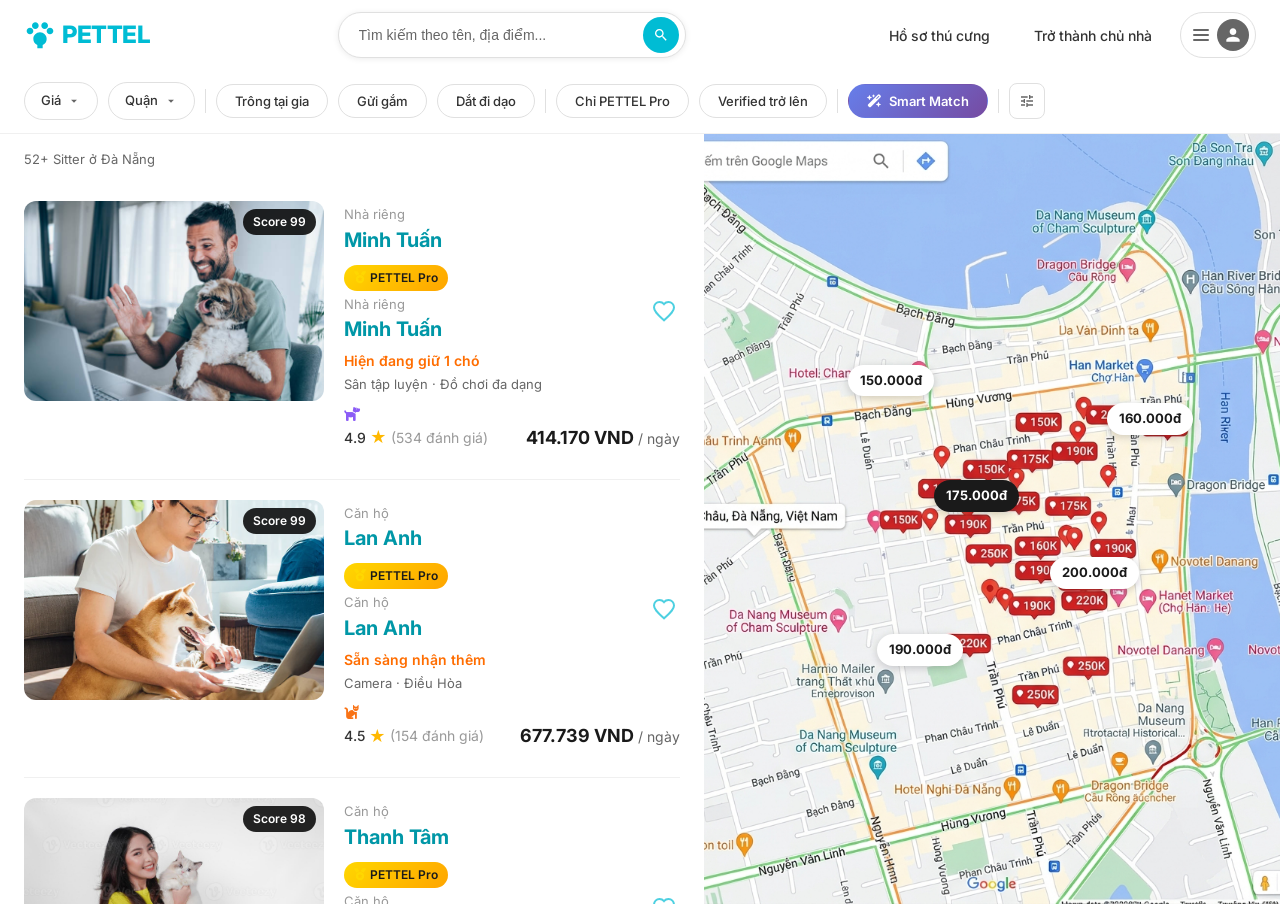
==== commit 993b25a9: "first commit" ====
--- a/index.html
+++ b/index.html
@@ -62,12 +62,12 @@
         </div>
         <div class="filter-dropdown-menu" id="filter-price-menu" style="display: none;">
           <div class="filter-dropdown-option" data-value="all">Tất cả mức giá</div>
-          <div class="filter-dropdown-option" data-value="0-100">Dưới 100.000 VND</div>
-          <div class="filter-dropdown-option" data-value="100-200">100.000 - 200.000 VND</div>
-          <div class="filter-dropdown-option" data-value="200-300">200.000 - 300.000 VND</div>
-          <div class="filter-dropdown-option" data-value="300-400">300.000 - 400.000 VND</div>
-          <div class="filter-dropdown-option" data-value="400-500">400.000 - 500.000 VND</div>
-          <div class="filter-dropdown-option" data-value="500+">Trên 500.000 VND</div>
+          <div class="filter-dropdown-option" data-value="0-100">Dưới 100.000</div>
+          <div class="filter-dropdown-option" data-value="100-200">100.000 – 200.000</div>
+          <div class="filter-dropdown-option" data-value="200-300">200.000 – 300.000</div>
+          <div class="filter-dropdown-option" data-value="300-400">300.000 – 400.000</div>
+          <div class="filter-dropdown-option" data-value="400-500">400.000 – 500.000</div>
+          <div class="filter-dropdown-option" data-value="500+">Trên 500.000</div>
         </div>
       </div>
 
@@ -90,9 +90,9 @@
 
       <div class="filter-divider"></div>
 
-      <button class="filter-pill filter-pill--active" id="filter-trongtaigia">Trông tại gia</button>
-      <button class="filter-pill filter-pill--active" id="filter-guigam">Gửi gắm</button>
-      <button class="filter-pill filter-pill--active" id="filter-datdidao">Dắt đi dạo</button>
+      <button class="filter-pill filter-pill--inactive" id="filter-trongtaigia">Trông tại gia</button>
+      <button class="filter-pill filter-pill--inactive" id="filter-guigam">Gửi gắm</button>
+      <button class="filter-pill filter-pill--inactive" id="filter-datdidao">Dắt đi dạo</button>
 
       <div class="filter-divider"></div>
 
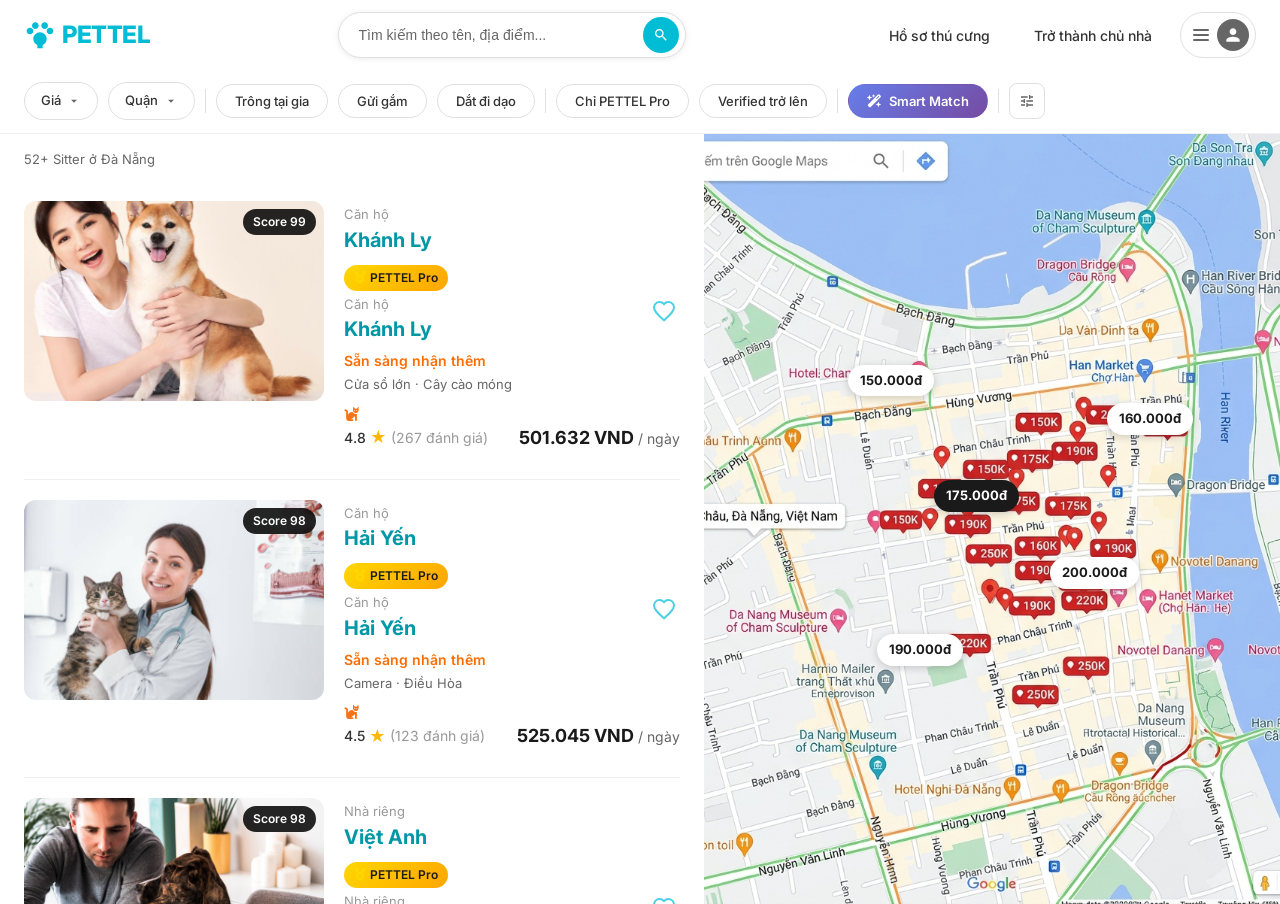
==== commit 8dbf63f4: "first commit" ====
--- a/index.html
+++ b/index.html
@@ -319,6 +319,7 @@
       <div class="map-marker" style="top: 35%; left: 70%;">160.000đ</div>
       <div class="map-marker" style="top: 65%; left: 30%;">190.000đ</div>
     </div>
+
   </main>
 
   <script src="script.js"></script>
--- a/styles.css
+++ b/styles.css
@@ -1289,6 +1289,61 @@
   object-fit: cover;
 }
 
+.review-card__photo {
+  margin-top: 14px;
+  width: 100%;
+  max-width: 240px;
+  border-radius: 16px;
+  overflow: hidden;
+}
+
+.review-card__photo img {
+  width: 100%;
+  height: auto;
+  display: block;
+  object-fit: cover;
+}
+
+.facebook-review-link {
+  margin-left: auto;
+  display: inline-flex;
+  align-items: center;
+  gap: 6px;
+  padding: 8px 12px;
+  border-radius: 999px;
+  background: #1877f2;
+  color: white;
+  font-size: 13px;
+  text-decoration: none;
+}
+
+.facebook-review-link:hover {
+  background: #145db2;
+}
+
+.facebook-review-link i {
+  font-size: 16px;
+}
+
+.facebook-account-link {
+  display: inline-flex;
+  align-items: center;
+  color: inherit;
+  text-decoration: none;
+}
+
+.facebook-account-link:hover .review-card__avatar {
+  box-shadow: 0 0 0 3px rgba(24, 119, 242, 0.18);
+}
+
+.facebook-account-label {
+  display: block;
+  margin-top: 6px;
+  color: #1877f2;
+  font-size: 13px;
+  font-weight: 500;
+}
+
 .review-card__info .name {
   font-size: 15px;
   font-weight: 600;
@@ -1304,6 +1359,29 @@
   font-size: 14px;
   line-height: 1.6;
   color: var(--color-text);
+}
+
+.facebook-review-summary {
+  flex-wrap: wrap;
+  gap: 10px;
+}
+
+.facebook-review-summary .reviews-summary-text {
+  font-size: 14px;
+  color: var(--color-text-light);
+}
+
+.facebook-review-link {
+  margin-left: auto;
+  color: #1877f2;
+  font-size: 20px;
+  display: inline-flex;
+  align-items: center;
+  text-decoration: none;
+}
+
+.facebook-review-link:hover {
+  color: #145db2;
 }
 
 .review-card__show-more {
@@ -3031,6 +3109,12 @@
   max-width: 100%;
   max-height: 100%;
   object-fit: contain;
+}
+
+.livecam-feed-video {
+  width: 100%;
+  height: 100%;
+  object-fit: cover;
 }
 
 .livecam-info {
